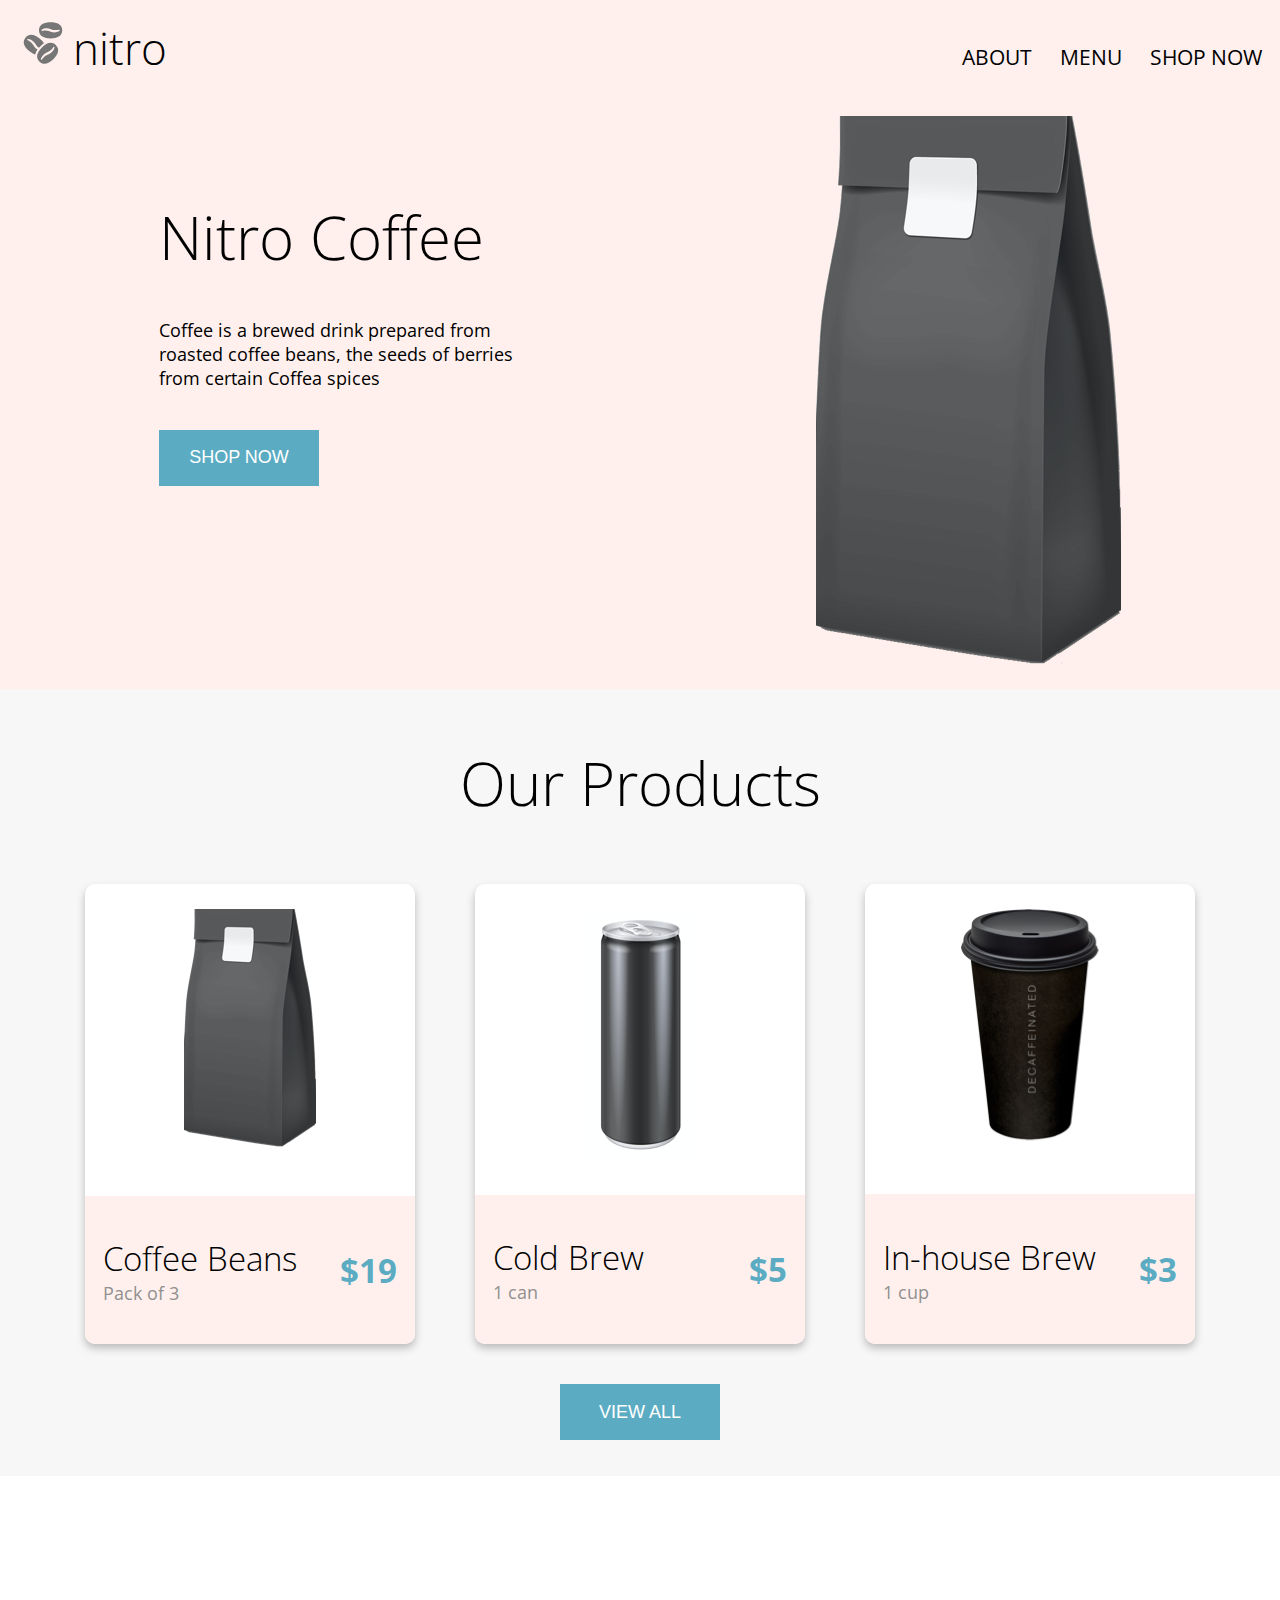
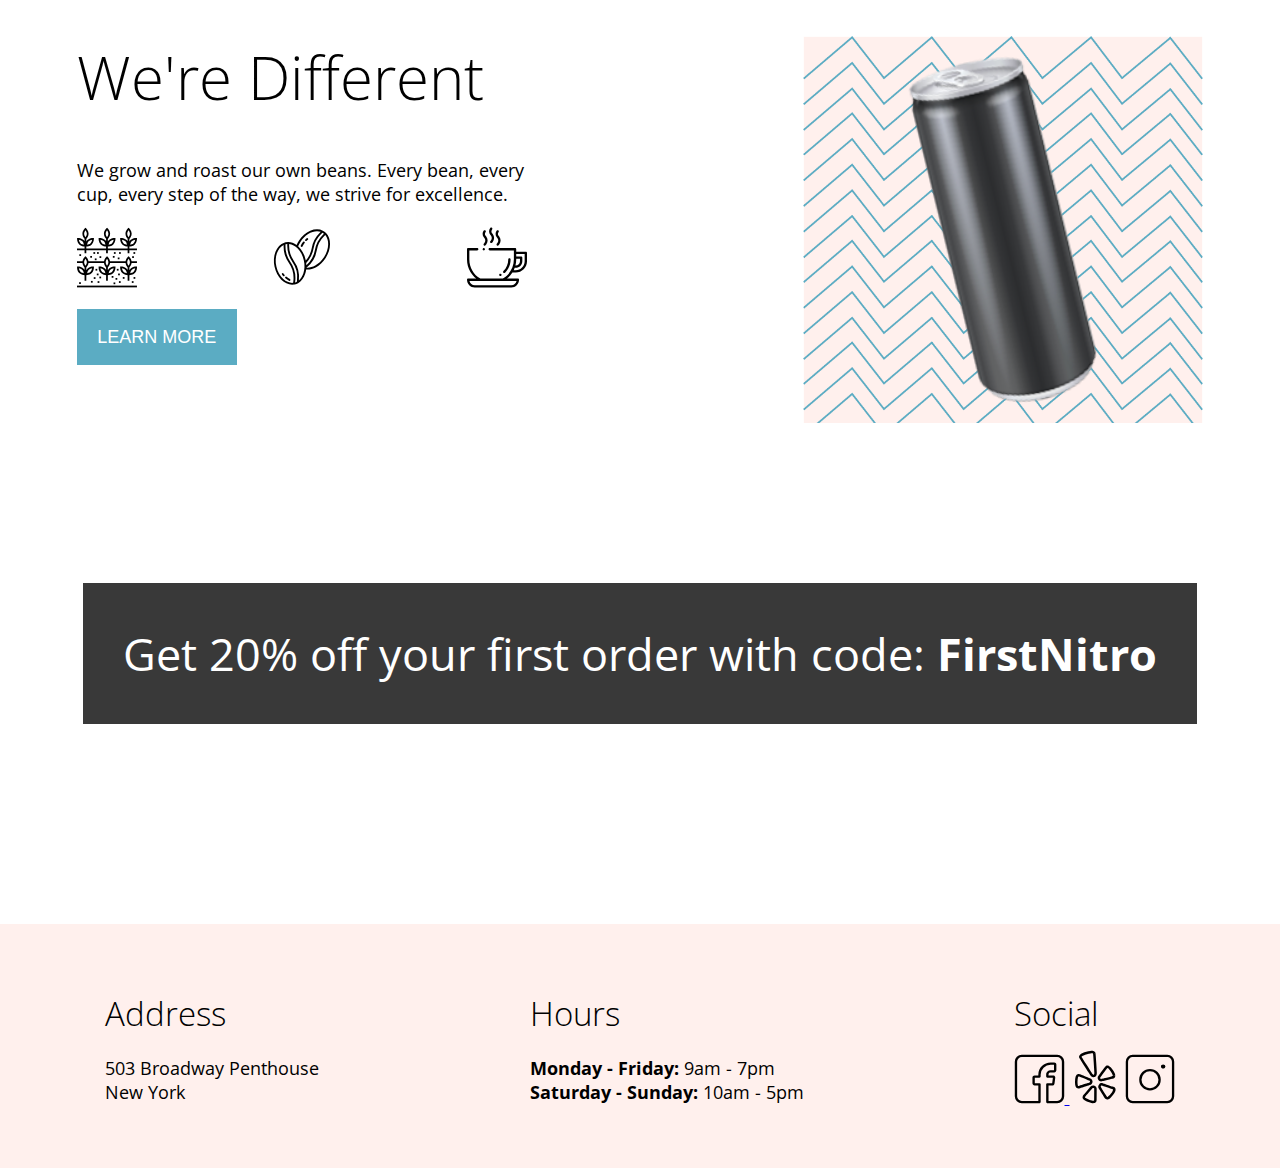
==== index.html @ 92b42d1f "Added Flexbox to Footer" ====
<!DOCTYPE html>
<html lang="en">
	<head>
		<meta charset="UTF-8" />
		<meta name="viewport" content="width=device-width, initial-scale=1.0" />
		<link href="https://fonts.googleapis.com/css2?family=Open+Sans:ital,wght@0,300;0,400;0,600;0,700;1,400&display=swap" rel="stylesheet" />
		<link rel="stylesheet" type="text/css" href="./css/global.css" />
		<link rel="stylesheet" type="text/css" href="./css/landing.css" />
		<title>Coffee Shop - Home</title>
	</head>
	<body>
		<header>
			<!-- Main Navigation -->
			<nav aria-label="primary" class="nav">
				<div class="nav__logo">
					<a href="./index.html">
						<img src="./assets/logos/logo.svg" alt="coffe bean logo" />
					</a>
					<a href="./index.html"><h2>nitro</h2></a>
				</div>
				<ul class="nav__links">
					<li>
						<a href="./index.html">about</a>
					</li>
					<li><a href="../pages/menu.html">menu</a></li>
					<li><a href="../pages/menu.html">shop now</a></li>
				</ul>
			</nav>
		</header>
		<main>
			<!-- Hero Section -->
			<section class="hero">
				<!-- Hero Content -->
				<div class="hero__content">
					<h1>Nitro Coffee</h1>
					<p>Coffee is a brewed drink prepared from roasted coffee beans, the seeds of berries from certain Coffea spices</p>
					<!-- Shop Now Button -->
					<a href="./pages/menu.html"><button class="hero__button">Shop Now</button></a>
				</div>
				<!-- Hero Image -->
				<img class=".hero__image" src="./assets/images/coffeebeans-hero.png" alt="coffee bag" />
			</section>
			<!-- Products Section -->
			<section class="products">
				<h2>Our Products</h2>
				<div class="products-card-container">
					<!-- Coffee Beans -->
					<article class="products-card">
						<div class="products-card__images">
							<img src="./assets/images/beans.png" alt="coffee beans" />
						</div>
						<!-- Coffee Beans Description - Qty -->
						<div class="products-card__description-qty">
							<ul>
								<li><h3>Coffee Beans</h3></li>
								<li class="products-card__description-qty--grey">Pack of 3</li>
							</ul>
							<!-- &#36; = $ -->
							<p class="products__price">&#36;19</p>
						</div>
					</article>
					<!-- Cold Brew -->
					<article class="products-card">
						<div class="products-card__images products-card__images--margin-bot">
							<img src="./assets/images/coldbrew.png" alt="cold brew" />
						</div>
						<!-- Cold Brew Description - Qty -->
						<div class="products-card__description-qty">
							<ul>
								<li><h3>Cold Brew</h3></li>
								<li class="products-card__description-qty--grey">1 can</li>
							</ul>
							<!-- &#36; = $ -->
							<p class="products__price">&#36;5</p>
						</div>
					</article>
					<!-- In-house brew -->
					<article class="products-card">
						<div class="products-card__images">
							<img src="./assets/images/coffee_cup.png" alt="in-house brew" />
						</div>
						<!-- In-house Description - Qty -->
						<div class="products-card__description-qty">
							<ul>
								<li><h3>In-house Brew</h3></li>
								<li class="products-card__description-qty--grey">1 cup</li>
							</ul>
							<!-- &#36; = $ -->
							<p class="products__price">&#36;3</p>
						</div>
					</article>
				</div>
				<!-- View All CTA -->
				<div>
					<a href="./pages/menu.html">
						<button class="products__button">View All</button>
					</a>
				</div>
			</section>
			<!-- Discount Section -->
			<section class="discount">
				<div class="discount-container">
					<!-- Discount Content -->
					<div class="discount__content">
						<h2>We're Different</h2>
						<p>We grow and roast our own beans. Every bean, every cup, every step of the way, we strive for excellence.</p>

						<!-- Discount Icons -->
						<div class="discount__icons">
							<img src="./assets/images/planting.svg" alt="plant" />
							<img src="./assets/images/coffee-beans.svg" alt="cocoa beans" />
							<img src="./assets/images/coffee-cup.svg" alt="Mug" />
						</div>
						<a href="./index.html"><button class="discount__button">Learn More</button></a>
					</div>
					<div class="discount__image">
						<img src="./assets/images/can.png" alt="Nitro Brew Can" />
					</div>
					<!-- Learn More CTA -->
				</div>
				<!-- Discount Banner -->
				<div class="discount__banner">
					<!-- &#37; = % -->
					<p>
						Get 20&#37; off your first order with code:
						<span class="font-bold">FirstNitro</span>
					</p>
				</div>
			</section>
		</main>
		<!-- Footer - Company Info -->
		<footer>
			<!-- Address of Business-->
			<address class="company-info">
				<h3>Address</h3>
				<span>
				<p>503 Broadway Penthouse</p>
				<p>New York</p>
				</span>
			</address>
			<!-- Hours of Operation-->
			<div class="company-info">
				<h3>Hours</h3>
				<span>
				<p><span class="font-bold">Monday - Friday:</span> 9am - 7pm</p>
				<p><span class="font-bold">Saturday - Sunday:</span> 10am - 5pm</p>
				</span>
			</div>
			<!-- Social -->
			<div class="company-info">
				<h3>Social</h3>
				<div class="company-info__social">
				<!-- Facebook -->
				<a href="https://www.facebook.com/">
					<img class="company-info__social" src="./assets/logos/facebook.svg" alt="facebook" />
				</a>
				<!-- Yelp -->
				<a href="https://www.yelp.com"> <img class="company-info__social" src="./assets/logos/yelp.svg" alt="yelp" /></a>
				<!-- Instagram -->
				<a href="https://www.instagram.com"><img class="company-info__social" src="./assets/logos/instagram.svg" alt="instagram" /> </a>
			</div>
		</footer>
	</body>
</html>
---- css/global.css ----
* {
	padding: 0px;
	margin: 0px;
	box-sizing: border-box;
}

/* Changes highlighted text background-color to Nitro Blue and font color to White */
::selection {
	background-color: #5bacc3;
	color: #fff;
}

/* Creates smooth scrolling effect. */
html {
	scroll-behavior: smooth;
}

body {
	font-family: "Open Sans";
	font-size: 1.125rem;
	font-weight: 400;
}

/* Headers Style for all pages */
h1,
h2 {
	font-size: 3.75rem;
	font-weight: 300;
}

/* H3 and Nav Heading */
:is(h3, .nav__heading) {
	font-size: 2.0625rem;
	font-weight: 300;
}

/* Nav and Sub Navigation */
.nav__links > li > a,
.nav__sub-nav > ul > li > a {
	font-size: 1.3125rem;
	font-weight: 400;
}

/* ---------------------------------------------------------------------- */

/* Main Navigation */
.nav {
	display: flex;
	justify-content: space-between;
	align-items: flex-end;
	padding: 1.1111rem;
}

.nav__logo > a > h2 {
	font-size: 2.75rem;
}

.nav__logo {
	display: flex;
	column-gap: 0.32rem;
}

/* Removes Link underline and changes link colours to black */
:is(.nav__logo, .nav__links) a {
	text-decoration: none;
	color: #000;
}

.nav__links {
	display: flex;
	justify-content: space-between;
	width: 18.75rem;
	list-style: none;
	text-transform: uppercase;
	margin-bottom: 0.44rem;
}

/* Nav and Sub Nav Hover State */
:is(.nav__links, .nav__sub-nav) a:hover {
	color: #5bacc3;
}

/* -------------------------------------------------------------------------- */
---- css/landing.css ----
/* Header, nav-hero and footer background color */
:is(header, .hero, footer) {
	background-color: #fff0ed;
}

/* Hero */
.hero {
	padding: 20px;
	text-align: center;
}

/* Hero Content */
.hero__content {
	display: inline-block;
	text-align: left;
	width: 30%;
	margin: 5rem 280px 10rem 0rem;
	vertical-align: top;
}

.hero__content > p {
	margin: 2.5rem 0rem;
}

/* Hero Image */
.hero__image {
	display: inline-block;
	margin-left: 20rem;
}

/* Products */
.products {
	display: flex;
	flex-direction: column;
	align-items: center;
	background-color: #f7f7f7;
	padding: 2.2222rem 0rem;
}

.products a {
	text-decoration: none;
}

.products > h2 {
	padding-top: 1.1111rem;
	margin-bottom: 60px;
}

.products-card-container {
	display: flex;
	flex-wrap: wrap;
	gap: 60px;
}

/* Products Card  */
.products-card {
	display: flex;
	flex-direction: column;
	justify-content: space-evenly;
	align-items: center;
	background: #fff;
	min-width: 20.63rem;
	max-width: 21.88rem;
	min-height: 27.5rem;
	max-height: 28.75rem;
	border-radius: 0.63rem;
	box-shadow: 0 0.2778rem 0.5rem -0.0556rem rgba(0, 0, 0, 0.25);
}

/* Product Images */
.products-card__images {
	min-height: 15rem;
	max-height: 34.38rem;
	margin-bottom: 1.25rem;
	padding-top: 1.56rem;
}

/* Adjusts height differential in middle card */
.products-card__images--margin-bot {
	margin-bottom: 0.31rem;
}

.products-card__images > img {
	object-fit: contain;
}

/* Price and Description Qty  */
.products-card__description-qty {
	display: flex;
	justify-content: space-between;
	align-items: center;
	background-color: #fff0ed;
	width: 100%;
	height: 9.38rem;
	border-bottom-right-radius: 0.63rem;
	border-bottom-left-radius: 0.63rem;
	margin-top: 30px;
	padding: 1.25rem 1.11rem;
}

.products-card__description-qty > ul {
	list-style: none;
}

/* Qty Modifier */
.products-card__description-qty--grey {
	color: #909090;
}

/* Product Cards - Pricing */
.products__price {
	font-size: 2.0625rem;
	font-weight: 700;
	color: #5bacc3;
}

/* Products Button */
.products__button {
	display: flex;
	justify-content: center;
	margin-top: 2.5rem;
}

/* Discount */
.discount {
	display: flex;
	flex-direction: column;
	align-items: center;
	padding-bottom: 12.5rem;
}

.discount-container {
	display: flex;
	justify-content: space-between;
	width: 88%;
	margin: 10rem 0rem;
}

/* Discount Content */
.discount__content {
	display: flex;
	flex-direction: column;
	width: 40%;
	row-gap: 1.25rem;
}

.discount__content > h2 {
	margin-bottom: 1.25rem;
}

/* Discount - Icons Container */
.discount__icons {
	display: flex;
	justify-content: space-between;
	height: 7vh;
}

/* Aligns all elements to icons since icons have width */
.discount__content :not(.discount__icons, .discount__button) {
	padding-left: 3.75rem;
	margin-left: -60px;
}

/* Discount Image Container */
.discount__image {
	display: flex;
	justify-content: center;
	background-image: url("../assets/images/discount_bg.png");
	background-size: cover;
	padding: 1.25rem;
	min-width: 25rem;
	max-width: 31.25rem;
	height: 43vh;
}

/* Discount Banner */
.discount__banner {
	background-color: #393939;
	max-width: 90%;
	color: #fff;
	text-align: center;
	padding: 40px;
	font-size: 2.8125rem;
}

/* Font-weight - Bold modifier */
.font-bold {
	font-weight: bold;
}

/* Buttons */
a :is(.hero__button, .products__button, .discount__button) {
	background-color: #5bacc3;
	color: #fff;
	min-width: 10rem;
	max-width: 80%;
	padding: 1.1111rem;
	font-size: 1.125rem;
	text-transform: uppercase;
	border: none;
	cursor: pointer;
}

/* Company Info */
footer {
	display: flex;
	justify-content: space-around;
	height: 15.28rem;
	padding-top: 4.17rem;
}

.company-info {
	display: flex;
	flex-direction: column;
	row-gap: 20px;
}

/* Changes font-style to normal while using <address> tag */
address {
	font-style: normal;
}

/* Social Media Images */
.company-info__social {
	margin-top: -3px;
}

:is(.discount__icons, .company-info) img {
	min-width: 3.13rem;
	max-width: 7.5rem;
}
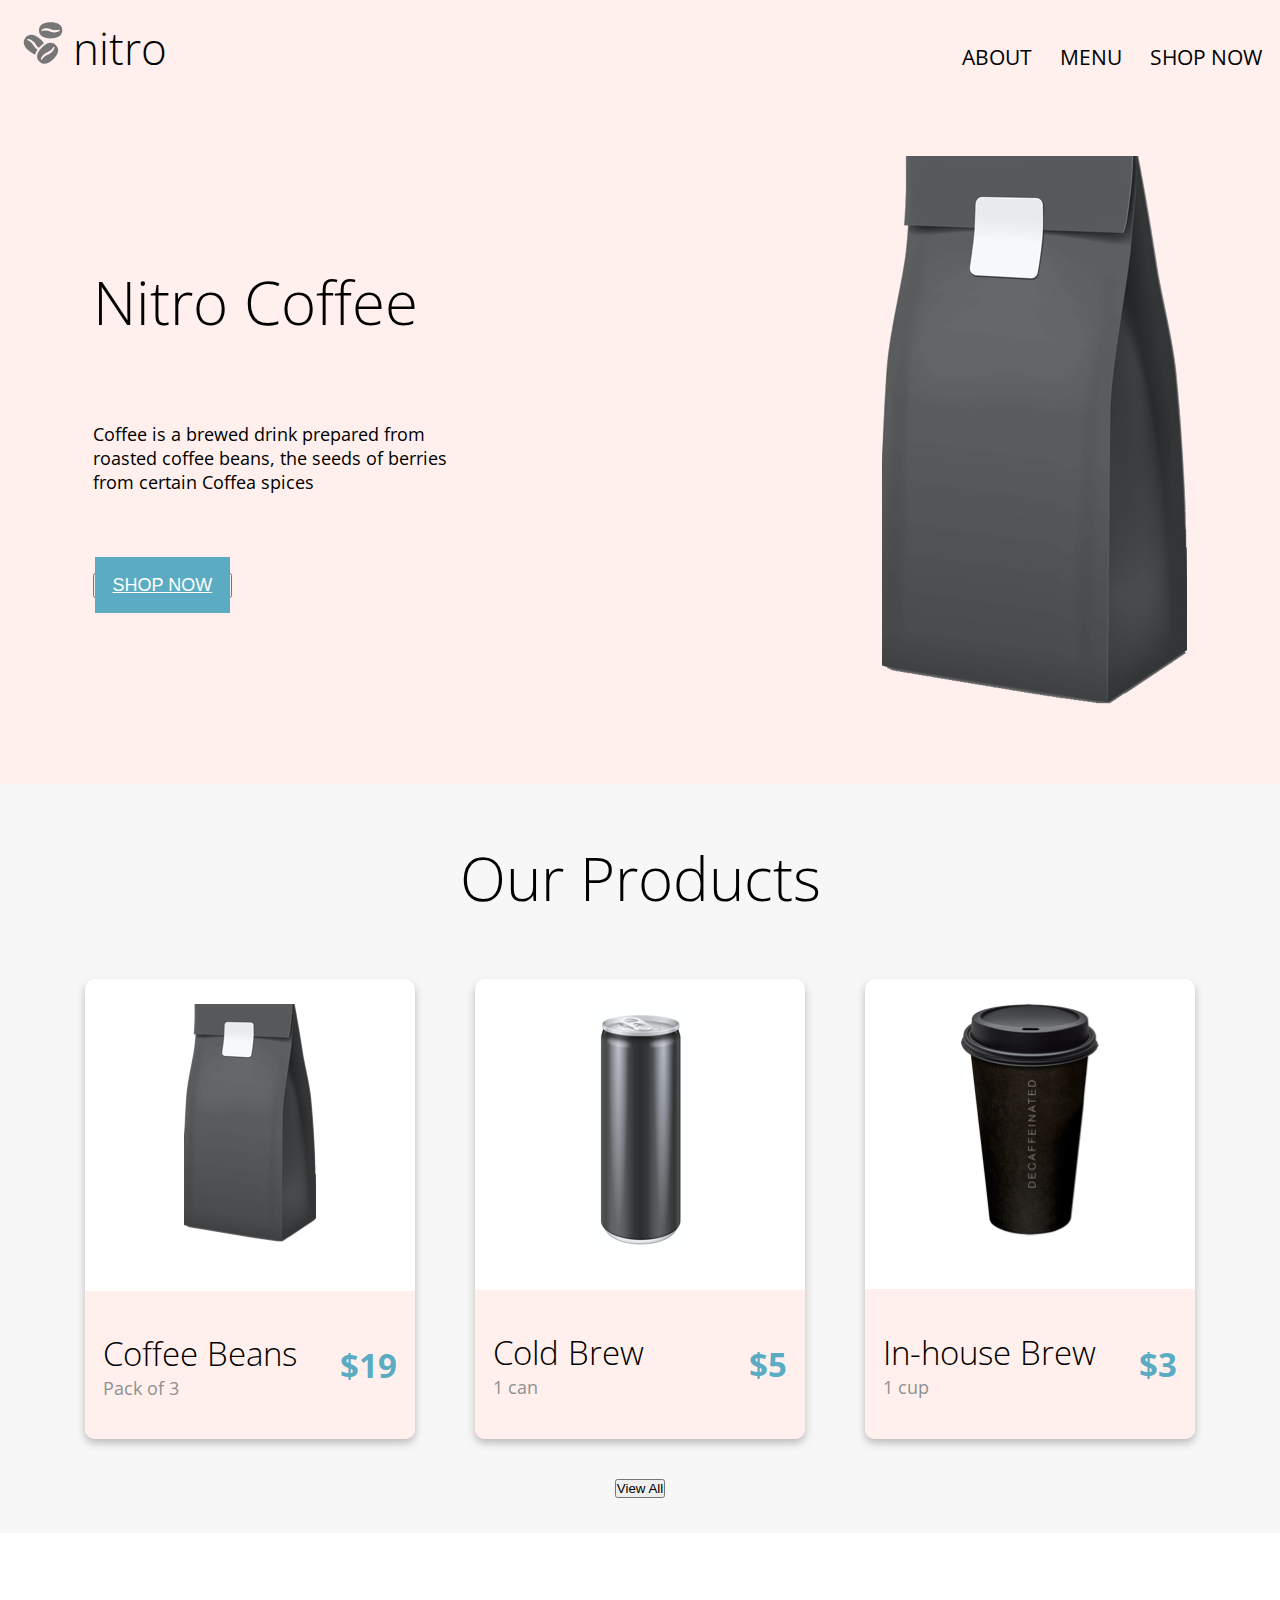
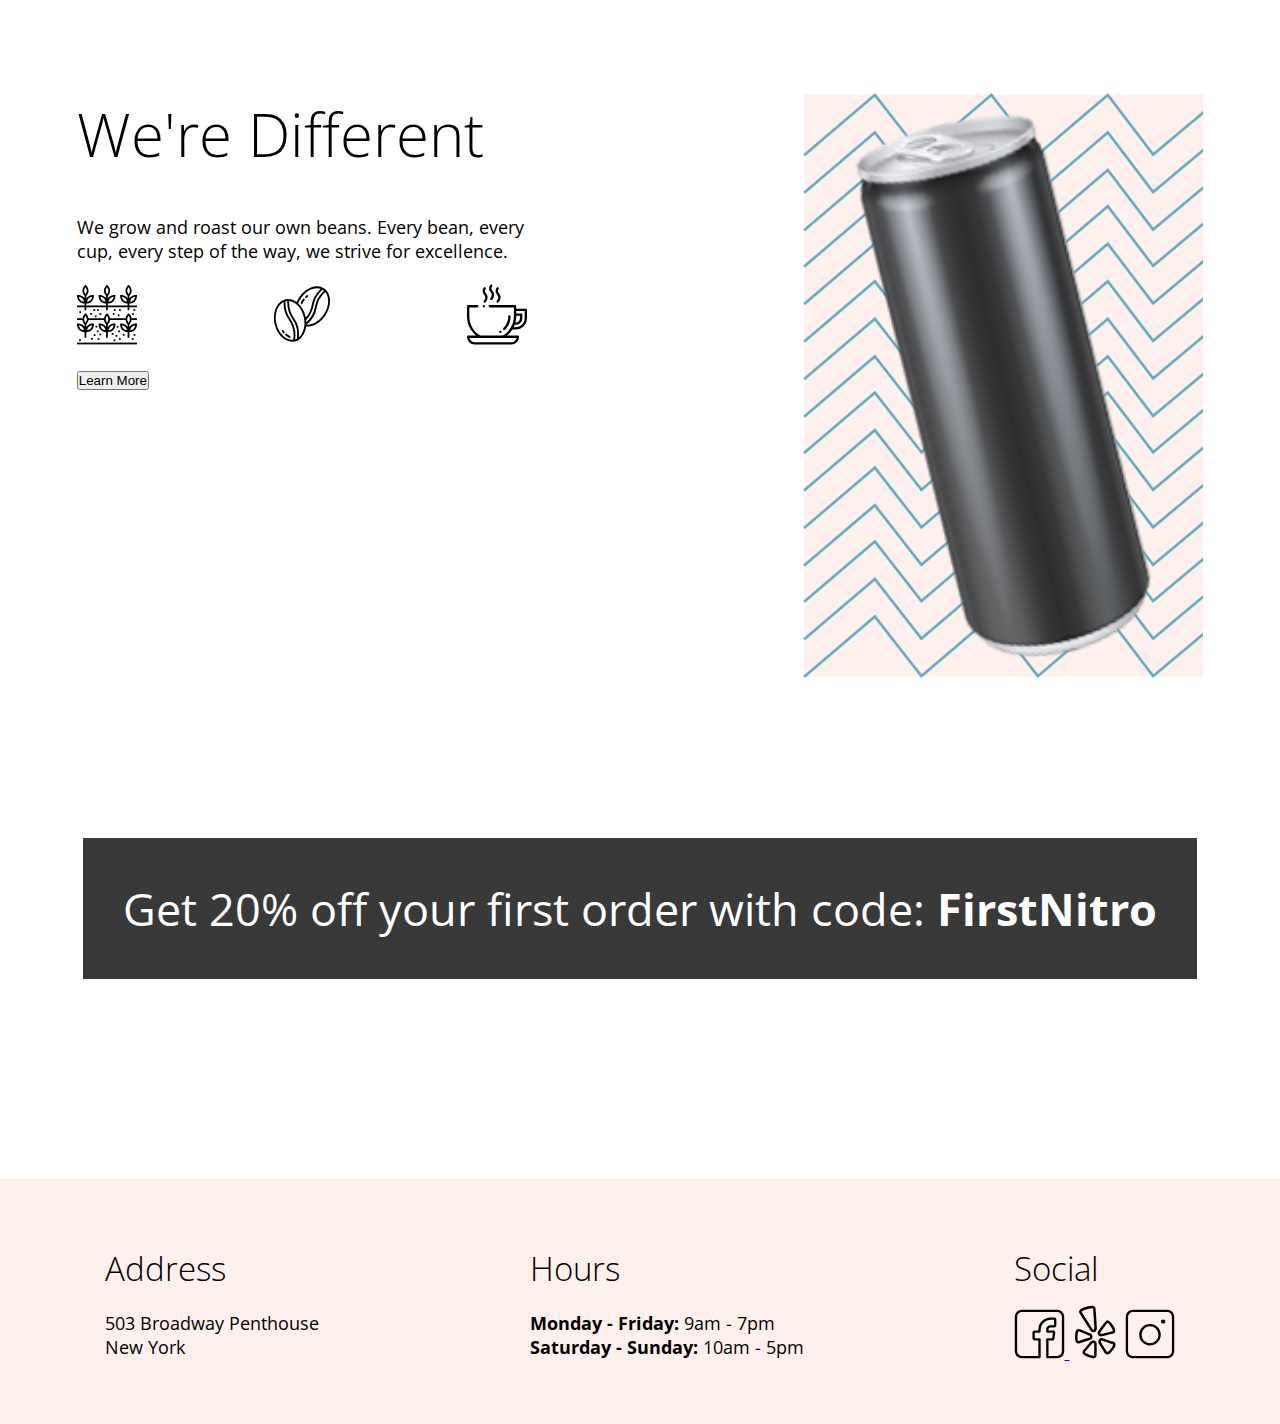
==== commit f10f0b22: "Every section is now using Flexbox" ====
--- a/index.html
+++ b/index.html
@@ -35,7 +35,7 @@
 					<h1>Nitro Coffee</h1>
 					<p>Coffee is a brewed drink prepared from roasted coffee beans, the seeds of berries from certain Coffea spices</p>
 					<!-- Shop Now Button -->
-					<a href="./pages/menu.html"><button class="hero__button">Shop Now</button></a>
+					<button class="hero__button"><a href="./pages/menu.html">Shop Now</a></button>
 				</div>
 				<!-- Hero Image -->
 				<img class=".hero__image" src="./assets/images/coffeebeans-hero.png" alt="coffee bag" />
@@ -134,30 +134,33 @@
 			<address class="company-info">
 				<h3>Address</h3>
 				<span>
-				<p>503 Broadway Penthouse</p>
-				<p>New York</p>
+					<p>503 Broadway Penthouse</p>
+					<p>New York</p>
 				</span>
 			</address>
 			<!-- Hours of Operation-->
 			<div class="company-info">
 				<h3>Hours</h3>
 				<span>
-				<p><span class="font-bold">Monday - Friday:</span> 9am - 7pm</p>
-				<p><span class="font-bold">Saturday - Sunday:</span> 10am - 5pm</p>
+					<p><span class="font-bold">Monday - Friday:</span> 9am - 7pm</p>
+					<p><span class="font-bold">Saturday - Sunday:</span> 10am - 5pm</p>
 				</span>
 			</div>
 			<!-- Social -->
 			<div class="company-info">
 				<h3>Social</h3>
 				<div class="company-info__social">
-				<!-- Facebook -->
-				<a href="https://www.facebook.com/">
-					<img class="company-info__social" src="./assets/logos/facebook.svg" alt="facebook" />
-				</a>
-				<!-- Yelp -->
-				<a href="https://www.yelp.com"> <img class="company-info__social" src="./assets/logos/yelp.svg" alt="yelp" /></a>
-				<!-- Instagram -->
-				<a href="https://www.instagram.com"><img class="company-info__social" src="./assets/logos/instagram.svg" alt="instagram" /> </a>
+					<!-- Facebook -->
+					<a href="https://www.facebook.com/">
+						<img class="company-info__social" src="./assets/logos/facebook.svg" alt="facebook" />
+					</a>
+					<!-- Yelp -->
+					<a href="https://www.yelp.com"> <img class="company-info__social" src="./assets/logos/yelp.svg" alt="yelp" /></a>
+					<!-- Instagram -->
+					<a href="https://www.instagram.com">
+						<img class="company-info__social" src="./assets/logos/instagram.svg" alt="instagram" />
+					</a>
+				</div>
 			</div>
 		</footer>
 	</body>
--- a/css/landing.css
+++ b/css/landing.css
@@ -5,21 +5,24 @@
 
 /* Hero */
 .hero {
-	padding: 20px;
-	text-align: center;
+	display: flex;
+	justify-content: space-around;
+	align-items: center;
+	flex-wrap: wrap;
+	column-gap: 12.5rem;
+	padding-top: 3.75rem;
+	padding-bottom: 5rem;
 }
 
 /* Hero Content */
 .hero__content {
-	display: inline-block;
-	text-align: left;
+	display: flex;
+	flex-direction: column;
+	justify-content: space-evenly;
+	align-items: flex-start;
+	height: 55vh;
 	width: 30%;
-	margin: 5rem 280px 10rem 0rem;
-	vertical-align: top;
-}
-
-.hero__content > p {
-	margin: 2.5rem 0rem;
+	margin-right: 20px;
 }
 
 /* Hero Image */
@@ -43,13 +46,13 @@
 
 .products > h2 {
 	padding-top: 1.1111rem;
-	margin-bottom: 60px;
+	margin-bottom: 3.75rem;
 }
 
 .products-card-container {
 	display: flex;
 	flex-wrap: wrap;
-	gap: 60px;
+	gap: 3.75rem;
 }
 
 /* Products Card  */
@@ -142,6 +145,7 @@
 	flex-direction: column;
 	width: 40%;
 	row-gap: 1.25rem;
+	margin-right: auto;
 }
 
 .discount__content > h2 {
@@ -170,7 +174,7 @@
 	padding: 1.25rem;
 	min-width: 25rem;
 	max-width: 31.25rem;
-	height: 43vh;
+	height: 65vh;
 }
 
 /* Discount Banner */
@@ -189,11 +193,11 @@
 }
 
 /* Buttons */
-a :is(.hero__button, .products__button, .discount__button) {
+:is(.hero__button, .products__button, .discount__button) > a {
 	background-color: #5bacc3;
 	color: #fff;
 	min-width: 10rem;
-	max-width: 80%;
+	/* max-width: 80%; */
 	padding: 1.1111rem;
 	font-size: 1.125rem;
 	text-transform: uppercase;
@@ -201,6 +205,10 @@
 	cursor: pointer;
 }
 
+:is(.discount__content, .hero__content) > a {
+	width: fit-content;
+}
+
 /* Company Info */
 footer {
 	display: flex;
@@ -224,7 +232,7 @@
 .company-info__social {
 	margin-top: -3px;
 }
-
+/* Social Media and Discount Images */
 :is(.discount__icons, .company-info) img {
 	min-width: 3.13rem;
 	max-width: 7.5rem;
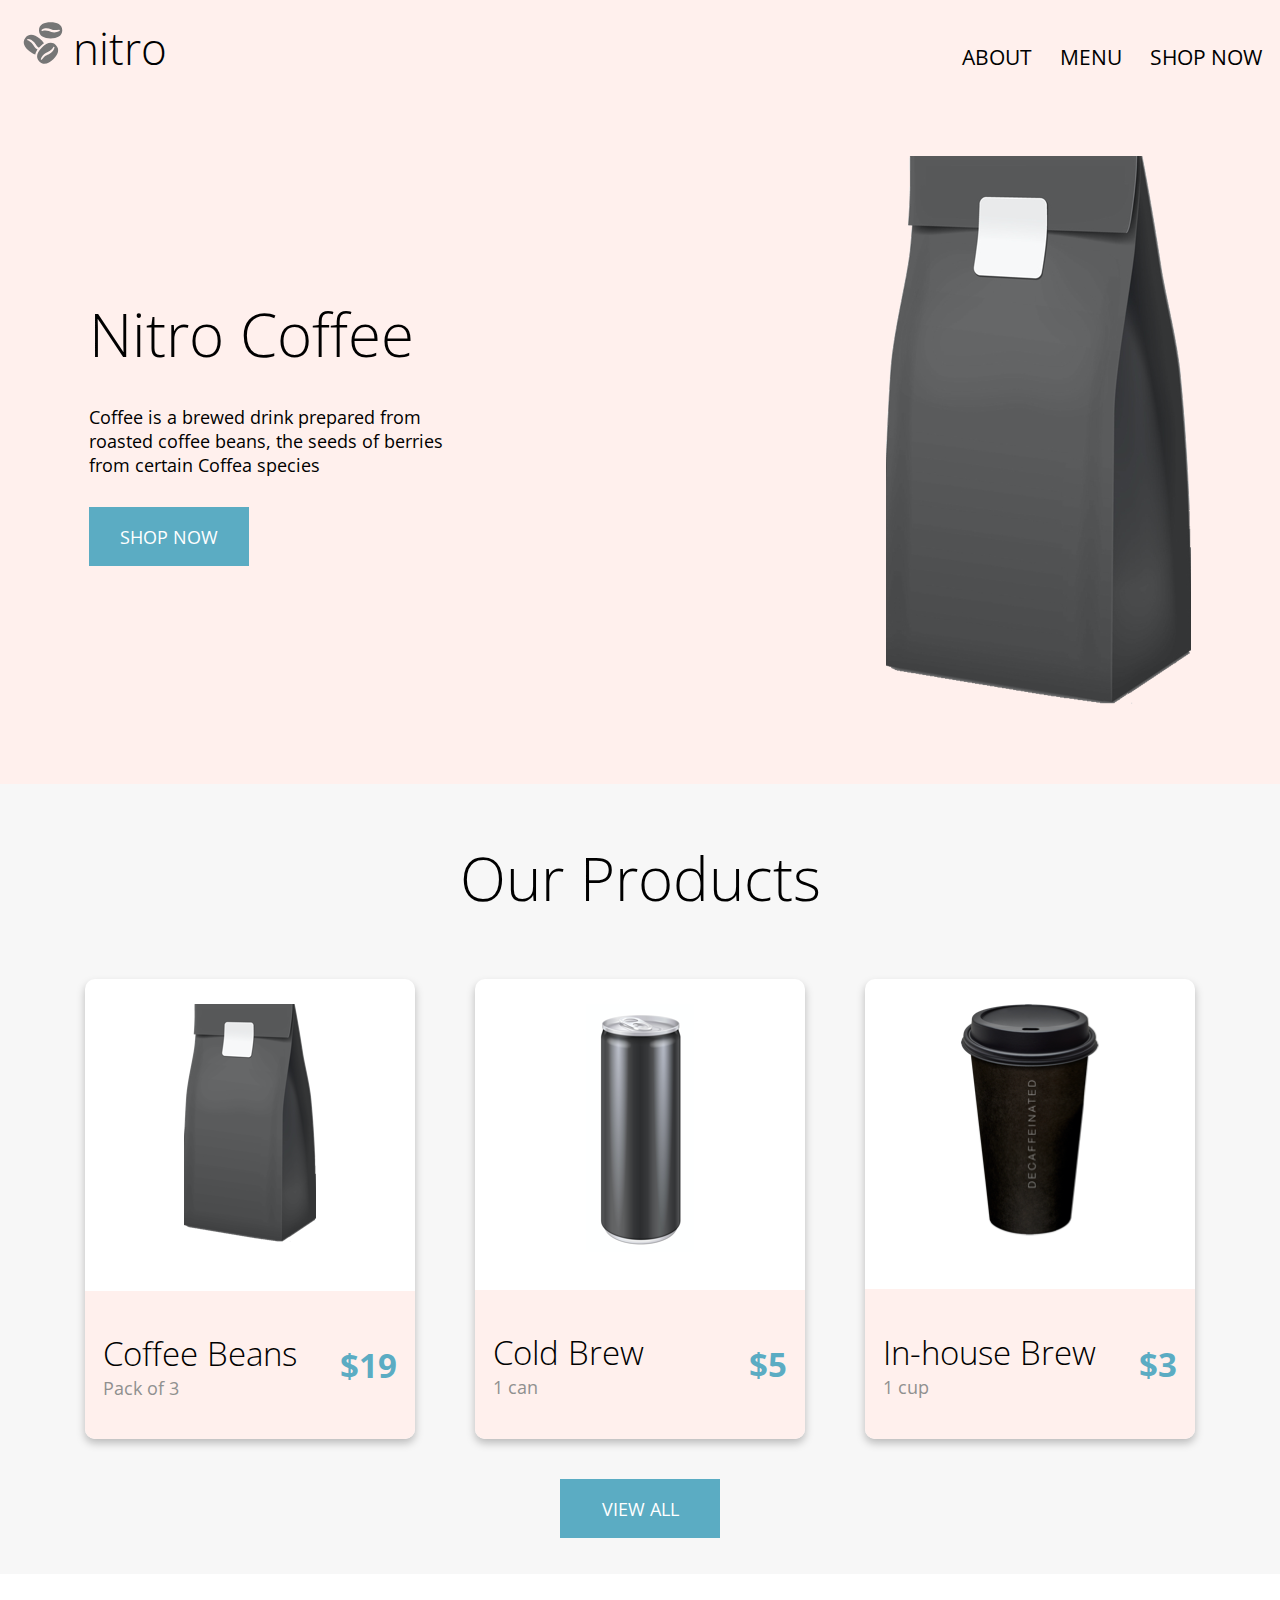
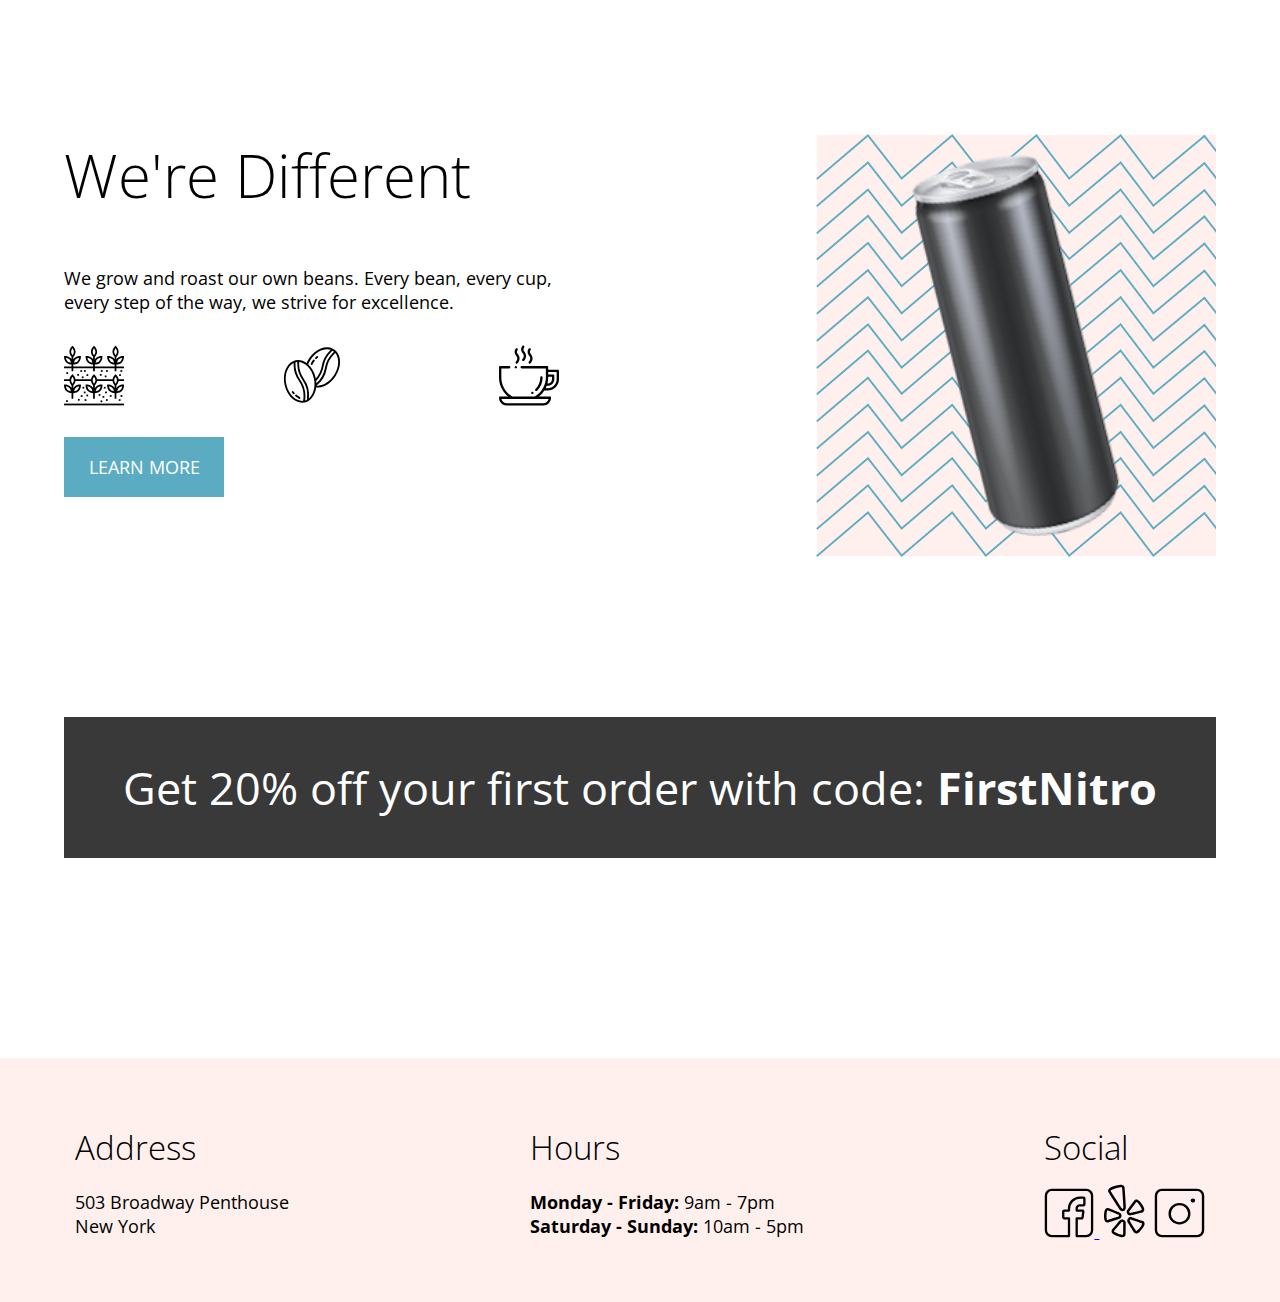
==== commit 7fd16b42: "Updated Landing Page to be responsive  at 1280px, 1440px and 1920px breakpoints" ====
--- a/index.html
+++ b/index.html
@@ -33,12 +33,12 @@
 				<!-- Hero Content -->
 				<div class="hero__content">
 					<h1>Nitro Coffee</h1>
-					<p>Coffee is a brewed drink prepared from roasted coffee beans, the seeds of berries from certain Coffea spices</p>
+					<p>Coffee is a brewed drink prepared from roasted coffee beans, the seeds of berries from certain Coffea species</p>
 					<!-- Shop Now Button -->
-					<button class="hero__button"><a href="./pages/menu.html">Shop Now</a></button>
+					<a href="./pages/menu.html" class="hero__button">Shop Now</a>
 				</div>
 				<!-- Hero Image -->
-				<img class=".hero__image" src="./assets/images/coffeebeans-hero.png" alt="coffee bag" />
+				<img src="./assets/images/coffeebeans-hero.png" alt="coffee bag" />
 			</section>
 			<!-- Products Section -->
 			<section class="products">
@@ -92,9 +92,7 @@
 				</div>
 				<!-- View All CTA -->
 				<div>
-					<a href="./pages/menu.html">
-						<button class="products__button">View All</button>
-					</a>
+					<a class="products__button" href="./pages/menu.html"> View All </a>
 				</div>
 			</section>
 			<!-- Discount Section -->
@@ -111,12 +109,11 @@
 							<img src="./assets/images/coffee-beans.svg" alt="cocoa beans" />
 							<img src="./assets/images/coffee-cup.svg" alt="Mug" />
 						</div>
-						<a href="./index.html"><button class="discount__button">Learn More</button></a>
+						<a class="discount__button" href="./index.html">Learn More</a>
 					</div>
 					<div class="discount__image">
 						<img src="./assets/images/can.png" alt="Nitro Brew Can" />
 					</div>
-					<!-- Learn More CTA -->
 				</div>
 				<!-- Discount Banner -->
 				<div class="discount__banner">
--- a/css/landing.css
+++ b/css/landing.css
@@ -6,10 +6,10 @@
 /* Hero */
 .hero {
 	display: flex;
-	justify-content: space-around;
+	justify-content: center;
 	align-items: center;
 	flex-wrap: wrap;
-	column-gap: 12.5rem;
+	column-gap: 300px;
 	padding-top: 3.75rem;
 	padding-bottom: 5rem;
 }
@@ -22,13 +22,10 @@
 	align-items: flex-start;
 	height: 55vh;
 	width: 30%;
-	margin-right: 20px;
-}
-
-/* Hero Image */
+}
+
 .hero__image {
-	display: inline-block;
-	margin-left: 20rem;
+	margin-right: 100px;
 }
 
 /* Products */
@@ -97,7 +94,7 @@
 	height: 9.38rem;
 	border-bottom-right-radius: 0.63rem;
 	border-bottom-left-radius: 0.63rem;
-	margin-top: 30px;
+	margin-top: 1.88rem;
 	padding: 1.25rem 1.11rem;
 }
 
@@ -135,7 +132,7 @@
 .discount-container {
 	display: flex;
 	justify-content: space-between;
-	width: 88%;
+	width: 90%;
 	margin: 10rem 0rem;
 }
 
@@ -144,7 +141,7 @@
 	display: flex;
 	flex-direction: column;
 	width: 40%;
-	row-gap: 1.25rem;
+	row-gap: 1.88rem;
 	margin-right: auto;
 }
 
@@ -174,13 +171,13 @@
 	padding: 1.25rem;
 	min-width: 25rem;
 	max-width: 31.25rem;
-	height: 65vh;
+	height: 47vh;
 }
 
 /* Discount Banner */
 .discount__banner {
 	background-color: #393939;
-	max-width: 90%;
+	width: 90%;
 	color: #fff;
 	text-align: center;
 	padding: 40px;
@@ -193,14 +190,16 @@
 }
 
 /* Buttons */
-:is(.hero__button, .products__button, .discount__button) > a {
+:is(.hero__button, .products__button, .discount__button) {
 	background-color: #5bacc3;
 	color: #fff;
 	min-width: 10rem;
-	/* max-width: 80%; */
+	appearance: button;
 	padding: 1.1111rem;
 	font-size: 1.125rem;
 	text-transform: uppercase;
+	text-align: center;
+	text-decoration: none;
 	border: none;
 	cursor: pointer;
 }
@@ -237,3 +236,53 @@
 	min-width: 3.13rem;
 	max-width: 7.5rem;
 }
+
+/* Media Query for screens larger than 1280px */
+@media (min-width: 80rem) and (max-width: 89.94rem) {
+	.hero {
+		column-gap: 25rem;
+	}
+
+	.hero__content {
+		justify-content: center;
+		width: 31%;
+		row-gap: 1.88rem;
+	}
+
+	.discount__content {
+		width: 43%;
+	}
+
+	footer {
+		column-gap: 7vw;
+	}
+}
+
+@media (min-width: 90rem) and (max-width: 124.94rem) {
+	.hero {
+		column-gap: 29rem;
+	}
+
+	.hero__content {
+		width: 25%;
+		row-gap: 1.88rem;
+		justify-content: center;
+	}
+
+	.discount__content {
+		width: 43%;
+	}
+
+	footer {
+		column-gap: 8vw;
+	}
+}
+
+@media (width > 119.94rem) {
+	.hero__content {
+		width: 20%;
+	}
+	.discount__content {
+		width: 37%;
+	}
+}
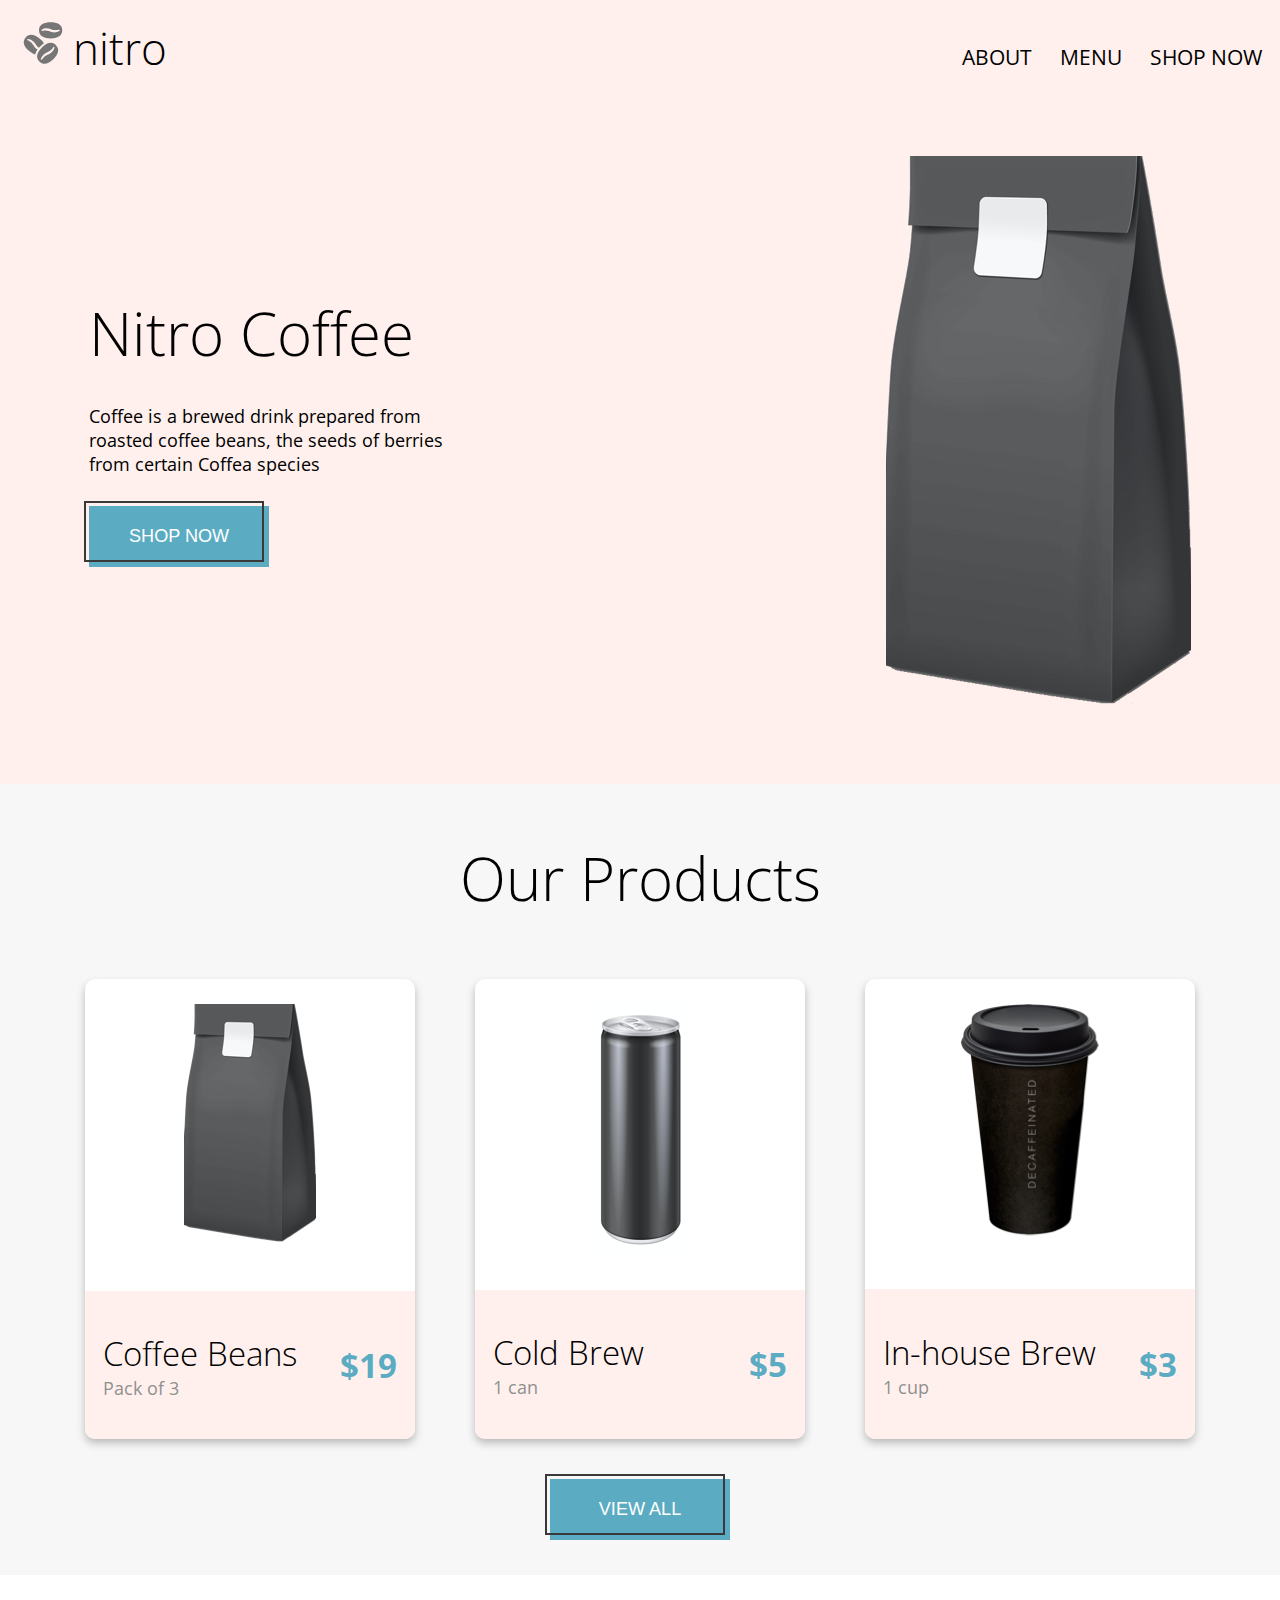
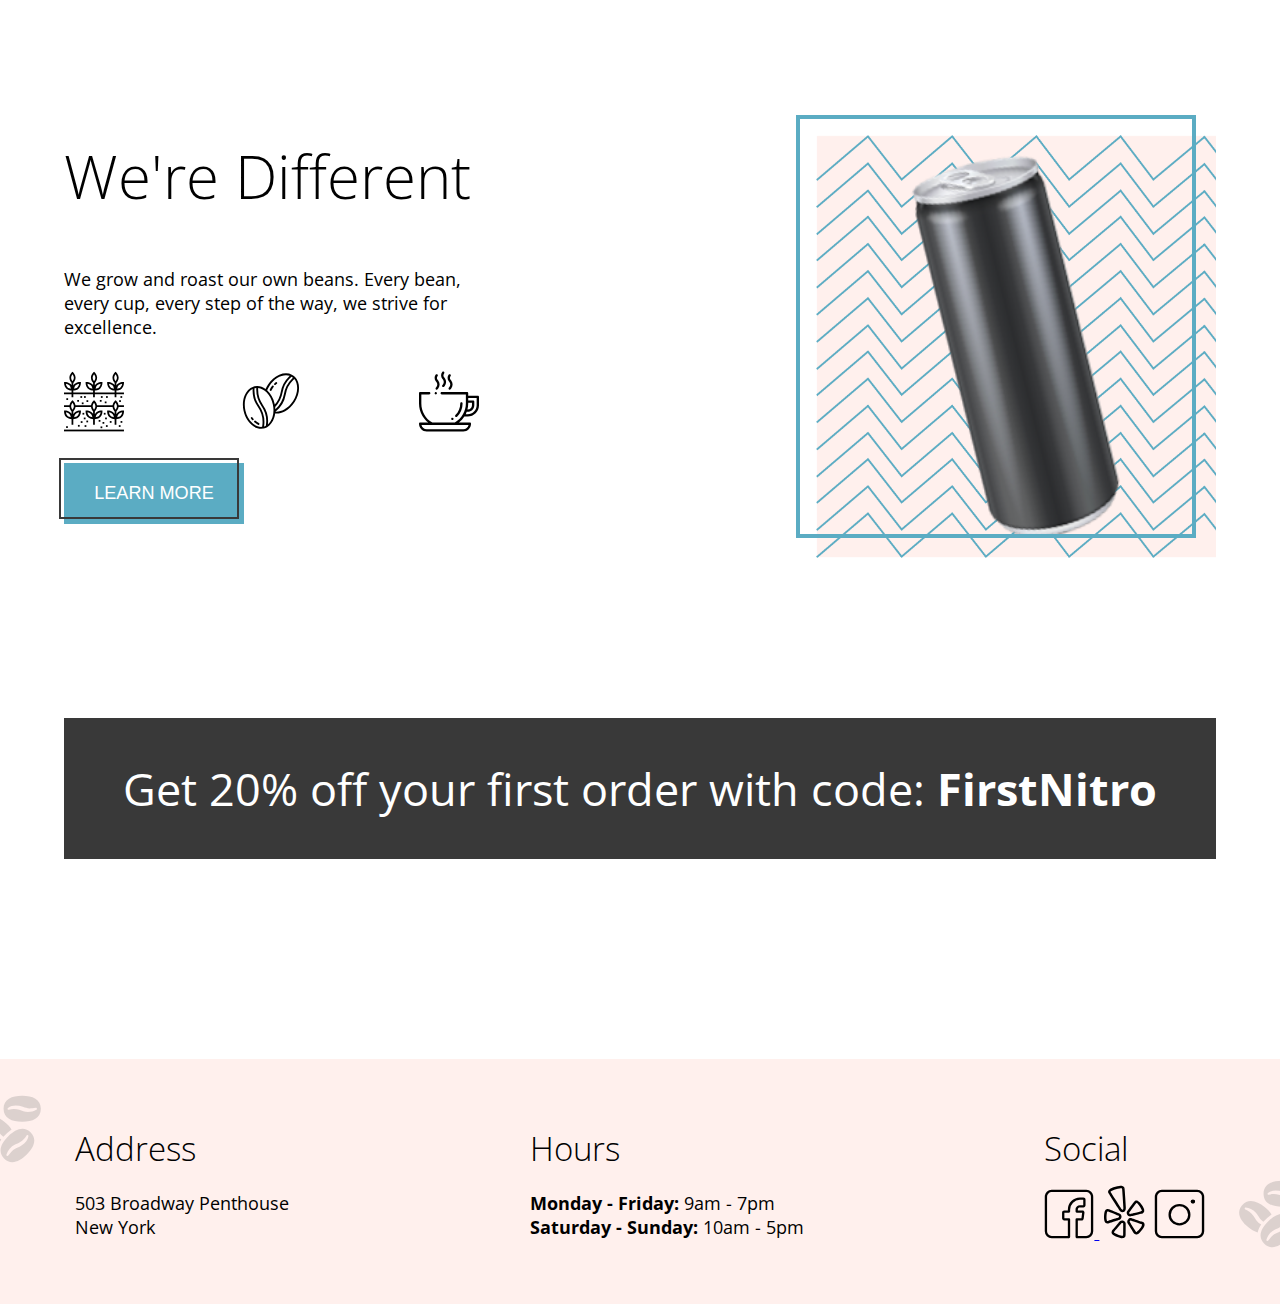
==== commit a3fdb3fc: "Added Borders around Heading on Menu and Added Borders around images and buttons on landing page" ====
--- a/index.html
+++ b/index.html
@@ -35,7 +35,11 @@
 					<h1>Nitro Coffee</h1>
 					<p>Coffee is a brewed drink prepared from roasted coffee beans, the seeds of berries from certain Coffea species</p>
 					<!-- Shop Now Button -->
-					<a href="./pages/menu.html" class="hero__button">Shop Now</a>
+					<button class="hero__button">
+						<!-- Shop Now Border -->
+						<div class="hero__button--border"></div>
+						<a href="./pages/menu.html">Shop Now</a>
+					</button>
 				</div>
 				<!-- Hero Image -->
 				<img src="./assets/images/coffeebeans-hero.png" alt="coffee bag" />
@@ -91,9 +95,11 @@
 					</article>
 				</div>
 				<!-- View All CTA -->
-				<div>
-					<a class="products__button" href="./pages/menu.html"> View All </a>
-				</div>
+				<button class="products__button">
+					<!-- View All Border -->
+					<div class="products__button--border"></div>
+					<a href="./pages/menu.html">View All</a>
+				</button>
 			</section>
 			<!-- Discount Section -->
 			<section class="discount">
@@ -109,9 +115,14 @@
 							<img src="./assets/images/coffee-beans.svg" alt="cocoa beans" />
 							<img src="./assets/images/coffee-cup.svg" alt="Mug" />
 						</div>
-						<a class="discount__button" href="./index.html">Learn More</a>
+						<button class="discount__button">
+							<!-- View All Border -->
+							<div class="discount__button--border"></div>
+							<a href="./pages/menu.html">Learn More</a>
+						</button>
 					</div>
 					<div class="discount__image">
+						<div class="discount__image--border"></div>
 						<img src="./assets/images/can.png" alt="Nitro Brew Can" />
 					</div>
 				</div>
@@ -127,6 +138,7 @@
 		</main>
 		<!-- Footer - Company Info -->
 		<footer>
+			<img class="footer__logo-image-address" src="./assets/logos/logo.svg" />
 			<!-- Address of Business-->
 			<address class="company-info">
 				<h3>Address</h3>
@@ -159,6 +171,7 @@
 					</a>
 				</div>
 			</div>
+			<img class="footer__logo-image-social" src="./assets/logos/logo.svg" />
 		</footer>
 	</body>
 </html>
--- a/css/landing.css
+++ b/css/landing.css
@@ -49,6 +49,7 @@
 .products-card-container {
 	display: flex;
 	flex-wrap: wrap;
+	position: relative;
 	gap: 3.75rem;
 }
 
@@ -114,13 +115,6 @@
 	color: #5bacc3;
 }
 
-/* Products Button */
-.products__button {
-	display: flex;
-	justify-content: center;
-	margin-top: 2.5rem;
-}
-
 /* Discount */
 .discount {
 	display: flex;
@@ -166,12 +160,23 @@
 .discount__image {
 	display: flex;
 	justify-content: center;
+	position: relative;
 	background-image: url("../assets/images/discount_bg.png");
 	background-size: cover;
 	padding: 1.25rem;
 	min-width: 25rem;
 	max-width: 31.25rem;
 	height: 47vh;
+}
+
+.discount__image--border {
+	position: absolute;
+	min-width: 25rem;
+	max-width: 31.25rem;
+	height: 47vh;
+	border: 0.31rem solid #5bacc3;
+	top: -20px;
+	right: 20px;
 }
 
 /* Discount Banner */
@@ -191,31 +196,68 @@
 
 /* Buttons */
 :is(.hero__button, .products__button, .discount__button) {
+	position: relative;
 	background-color: #5bacc3;
-	color: #fff;
-	min-width: 10rem;
-	appearance: button;
-	padding: 1.1111rem;
-	font-size: 1.125rem;
+	min-width: 11.25rem;
+	max-width: 20%;
+	padding: 1.25rem;
+	font-size: 1.13rem;
 	text-transform: uppercase;
 	text-align: center;
+	cursor: pointer;
+	border: none;
+}
+
+:is(.hero__button, .products__button, .discount__button) > a {
 	text-decoration: none;
-	border: none;
-	cursor: pointer;
-}
-
-:is(.discount__content, .hero__content) > a {
-	width: fit-content;
+	color: #fff;
+}
+
+/* Products Button */
+.products__button {
+	margin-top: 2.5rem;
+}
+
+:is(.hero__button--border, .products__button--border, .discount__button--border) {
+	position: absolute;
+	min-width: 11.25rem;
+	max-width: 20%;
+	height: 3.81rem;
+	padding: 1.25rem;
+	border: 2px solid #393939;
+	bottom: 5px;
+	right: 5px;
 }
 
 /* Company Info */
 footer {
 	display: flex;
 	justify-content: space-around;
+	position: relative;
 	height: 15.28rem;
 	padding-top: 4.17rem;
 }
 
+/* Footer Image Properties */
+:is(.footer__logo-image-address, .footer__logo-image-social) {
+	position: absolute;
+	min-width: 80px;
+	max-width: 120px;
+	opacity: 0.25;
+}
+
+/*  Footer Image - Address */
+.footer__logo-image-address {
+	top: 30px;
+	left: -30px;
+}
+
+.footer__logo-image-social {
+	bottom: 50px;
+	right: -30px;
+}
+
+/* Company Info Card */
 .company-info {
 	display: flex;
 	flex-direction: column;
@@ -250,7 +292,7 @@
 	}
 
 	.discount__content {
-		width: 43%;
+		width: 36%;
 	}
 
 	footer {
@@ -258,7 +300,7 @@
 	}
 }
 
-@media (min-width: 90rem) and (max-width: 124.94rem) {
+@media (min-width: 90rem) and (max-width: 119.94rem) {
 	.hero {
 		column-gap: 29rem;
 	}
@@ -269,20 +311,35 @@
 		justify-content: center;
 	}
 
+	:is(.discount-container, .discount__banner) {
+		width: 80%;
+	}
 	.discount__content {
-		width: 43%;
-	}
-
-	footer {
-		column-gap: 8vw;
-	}
-}
-
-@media (width > 119.94rem) {
+		width: 40%;
+	}
+}
+
+@media (min-width: 120rem) {
 	.hero__content {
 		width: 20%;
-	}
+		row-gap: 1.88rem;
+		justify-content: center;
+	}
+
+	:is(.discount-container, .discount__banner) {
+		width: 61%;
+	}
+
 	.discount__content {
-		width: 37%;
-	}
-}
+		width: 39%;
+	}
+
+	:is(.discount__image, .discount__image--border) {
+		height: 42vh;
+	}
+
+	footer {
+		justify-content: center;
+		column-gap: 13vw;
+	}
+}
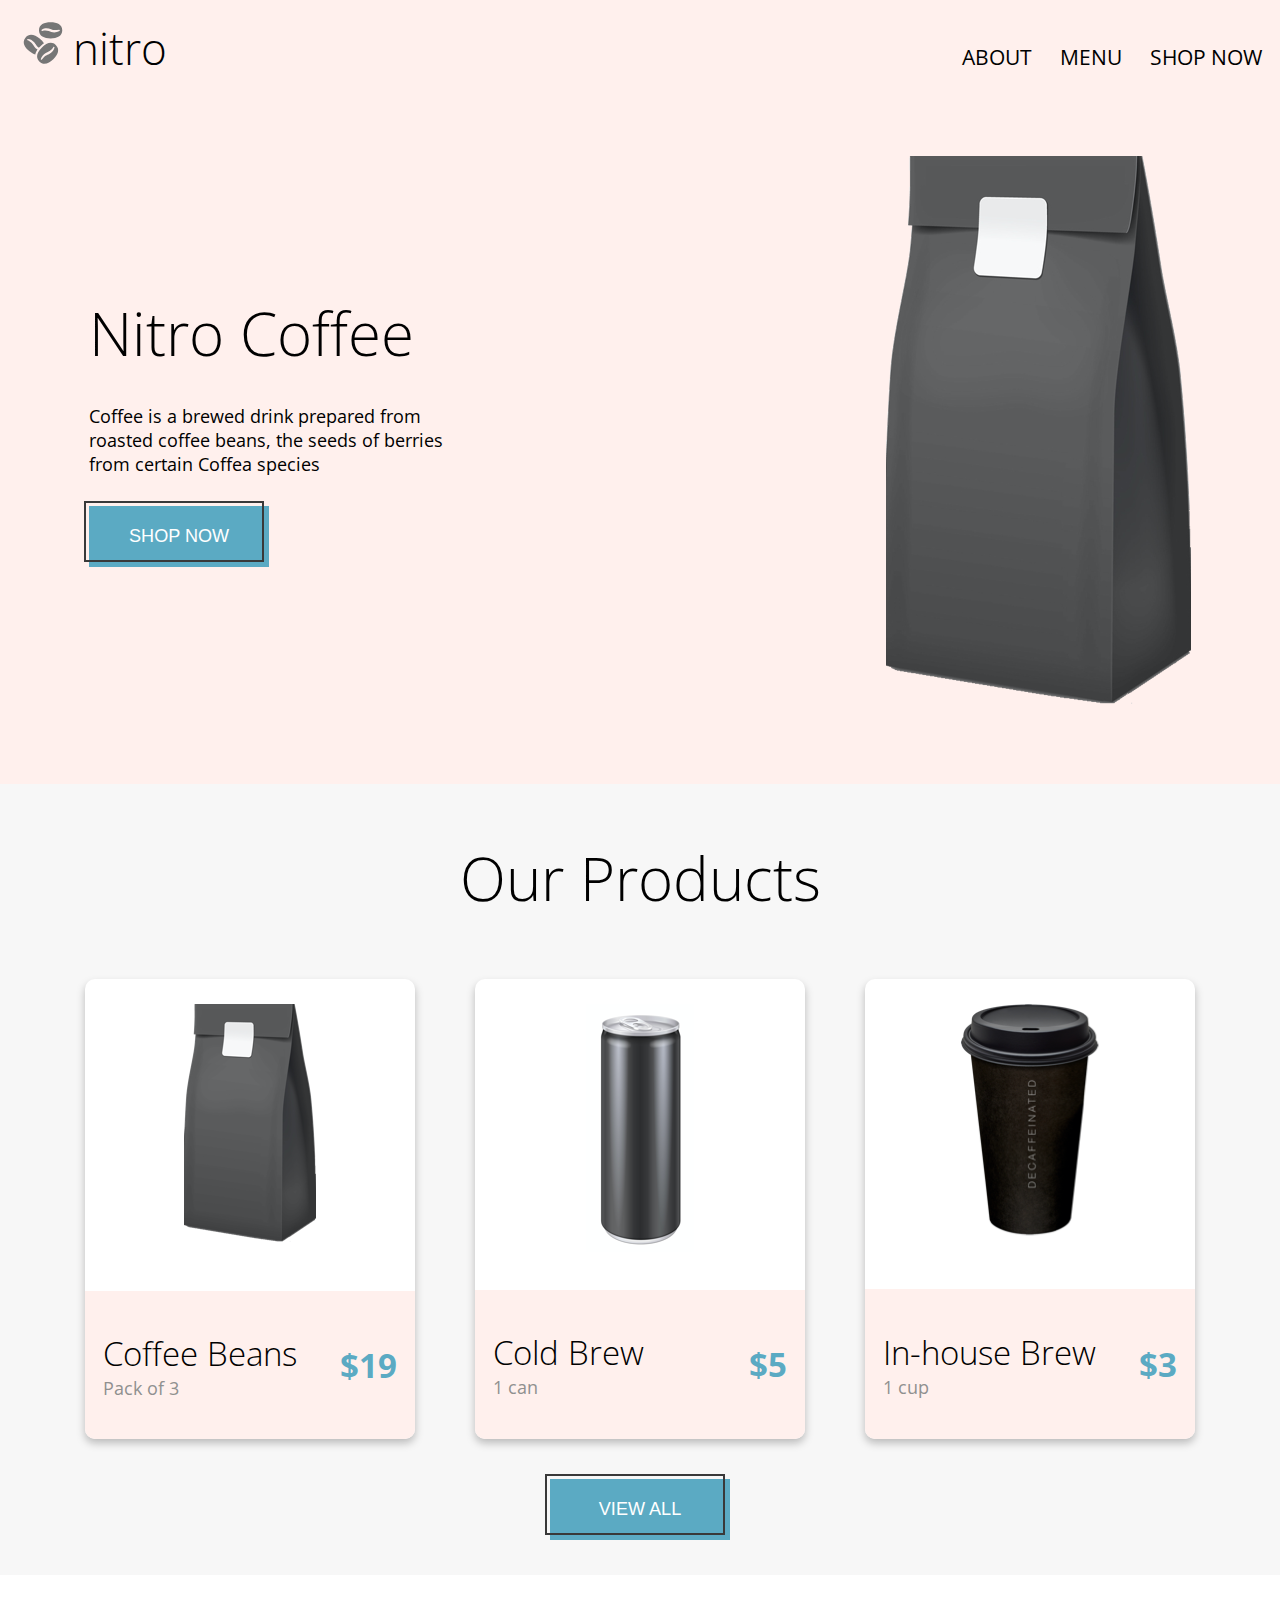
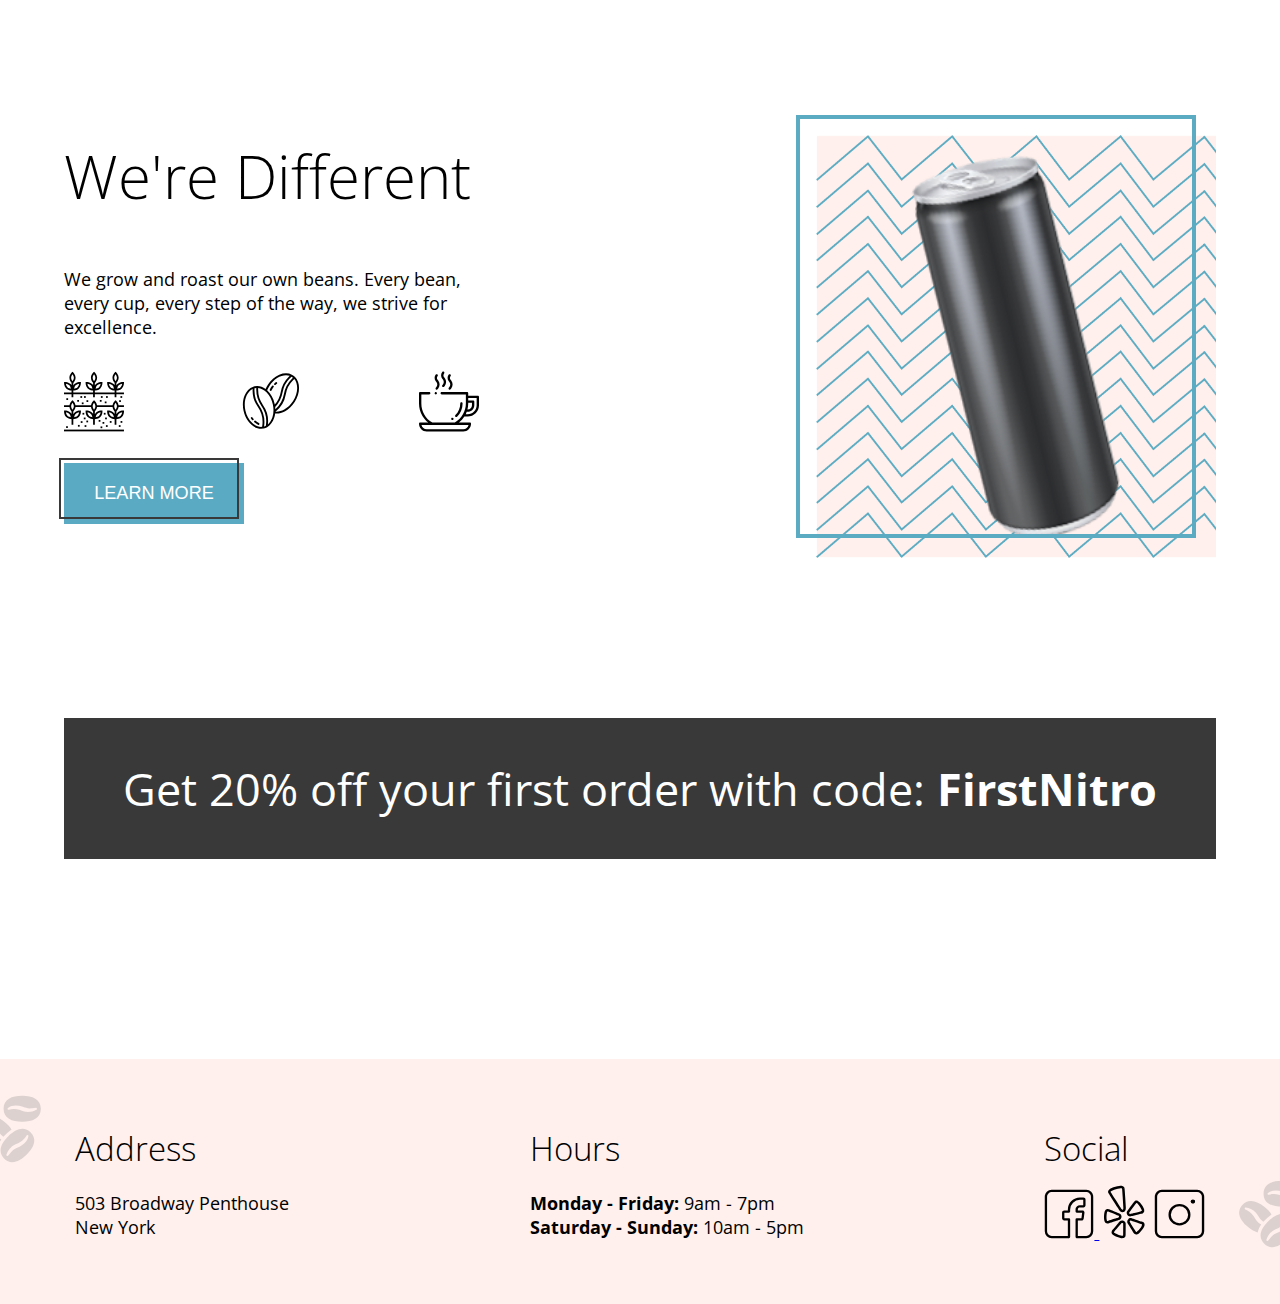
==== commit b778fa96: "Added SASS to Landing Page and Menu Page. Added Mixins" ====
--- a/index.html
+++ b/index.html
@@ -60,7 +60,7 @@
 								<li class="products-card__description-qty--grey">Pack of 3</li>
 							</ul>
 							<!-- &#36; = $ -->
-							<p class="products__price">&#36;19</p>
+							<p class="products-card__price">&#36;19</p>
 						</div>
 					</article>
 					<!-- Cold Brew -->
@@ -75,7 +75,7 @@
 								<li class="products-card__description-qty--grey">1 can</li>
 							</ul>
 							<!-- &#36; = $ -->
-							<p class="products__price">&#36;5</p>
+							<p class="products-card__price">&#36;5</p>
 						</div>
 					</article>
 					<!-- In-house brew -->
@@ -90,7 +90,7 @@
 								<li class="products-card__description-qty--grey">1 cup</li>
 							</ul>
 							<!-- &#36; = $ -->
-							<p class="products__price">&#36;3</p>
+							<p class="products-card__price">&#36;3</p>
 						</div>
 					</article>
 				</div>
@@ -108,7 +108,6 @@
 					<div class="discount__content">
 						<h2>We're Different</h2>
 						<p>We grow and roast our own beans. Every bean, every cup, every step of the way, we strive for excellence.</p>
-
 						<!-- Discount Icons -->
 						<div class="discount__icons">
 							<img src="./assets/images/planting.svg" alt="plant" />
@@ -137,7 +136,7 @@
 			</section>
 		</main>
 		<!-- Footer - Company Info -->
-		<footer>
+		<footer class="footer">
 			<img class="footer__logo-image-address" src="./assets/logos/logo.svg" />
 			<!-- Address of Business-->
 			<address class="company-info">
--- a/css/global.css
+++ b/css/global.css
@@ -1,83 +1,87 @@
 * {
-	padding: 0px;
-	margin: 0px;
-	box-sizing: border-box;
+  padding: 0px;
+  margin: 0px;
+  box-sizing: border-box;
 }
 
 /* Changes highlighted text background-color to Nitro Blue and font color to White */
+::-moz-selection {
+  background-color: #5bacc3;
+  color: #fff;
+}
 ::selection {
-	background-color: #5bacc3;
-	color: #fff;
+  background-color: #5bacc3;
+  color: #fff;
 }
 
 /* Creates smooth scrolling effect. */
 html {
-	scroll-behavior: smooth;
+  scroll-behavior: smooth;
 }
 
 body {
-	font-family: "Open Sans";
-	font-size: 1.125rem;
-	font-weight: 400;
+  font-family: "Open Sans";
+  font-size: 1.125rem;
+  font-weight: 400;
 }
 
 /* Headers Style for all pages */
 h1,
 h2 {
-	font-size: 3.75rem;
-	font-weight: 300;
+  font-size: 3.75rem;
+  font-weight: 300;
 }
 
 /* H3 and Nav Heading */
 :is(h3, .nav__heading) {
-	font-size: 2.0625rem;
-	font-weight: 300;
+  font-size: 2.0625rem;
+  font-weight: 300;
 }
 
 /* Nav and Sub Navigation */
 .nav__links > li > a,
 .nav__sub-nav > ul > li > a {
-	font-size: 1.3125rem;
-	font-weight: 400;
+  font-size: 1.3125rem;
+  font-weight: 400;
 }
 
 /* ---------------------------------------------------------------------- */
-
 /* Main Navigation */
 .nav {
-	display: flex;
-	justify-content: space-between;
-	align-items: flex-end;
-	padding: 1.1111rem;
+  display: flex;
+  justify-content: space-between;
+  align-items: flex-end;
+  padding: 1.1111rem;
 }
 
 .nav__logo > a > h2 {
-	font-size: 2.75rem;
+  font-size: 2.75rem;
 }
 
 .nav__logo {
-	display: flex;
-	column-gap: 0.32rem;
+  display: flex;
+  -moz-column-gap: 0.32rem;
+       column-gap: 0.32rem;
 }
 
 /* Removes Link underline and changes link colours to black */
 :is(.nav__logo, .nav__links) a {
-	text-decoration: none;
-	color: #000;
+  text-decoration: none;
+  color: #000;
 }
 
 .nav__links {
-	display: flex;
-	justify-content: space-between;
-	width: 18.75rem;
-	list-style: none;
-	text-transform: uppercase;
-	margin-bottom: 0.44rem;
+  display: flex;
+  justify-content: space-between;
+  width: 18.75rem;
+  list-style: none;
+  text-transform: uppercase;
+  margin-bottom: 0.44rem;
 }
 
 /* Nav and Sub Nav Hover State */
 :is(.nav__links, .nav__sub-nav) a:hover {
-	color: #5bacc3;
+  color: #5bacc3;
 }
 
-/* -------------------------------------------------------------------------- */
+/* -------------------------------------------------------------------------- *//*# sourceMappingURL=global.css.map */--- a/css/landing.css
+++ b/css/landing.css
@@ -1,345 +1,410 @@
+* {
+  padding: 0px;
+  margin: 0px;
+  box-sizing: border-box;
+}
+
+/* Changes highlighted text background-color to Nitro Blue and font color to White */
+::-moz-selection {
+  background-color: #5bacc3;
+  color: #fff;
+}
+::selection {
+  background-color: #5bacc3;
+  color: #fff;
+}
+
+/* Creates smooth scrolling effect. */
+html {
+  scroll-behavior: smooth;
+}
+
+body {
+  font-family: "Open Sans";
+  font-size: 1.125rem;
+  font-weight: 400;
+}
+
+/* Headers Style for all pages */
+h1,
+h2 {
+  font-size: 3.75rem;
+  font-weight: 300;
+}
+
+/* H3 and Nav Heading */
+:is(h3, .nav__heading) {
+  font-size: 2.0625rem;
+  font-weight: 300;
+}
+
+/* Nav and Sub Navigation */
+.nav__links > li > a,
+.nav__sub-nav > ul > li > a {
+  font-size: 1.3125rem;
+  font-weight: 400;
+}
+
+/* ---------------------------------------------------------------------- */
+/* Main Navigation */
+.nav {
+  display: flex;
+  justify-content: space-between;
+  align-items: flex-end;
+  padding: 1.1111rem;
+}
+
+.nav__logo > a > h2 {
+  font-size: 2.75rem;
+}
+
+.nav__logo {
+  display: flex;
+  -moz-column-gap: 0.32rem;
+       column-gap: 0.32rem;
+}
+
+/* Removes Link underline and changes link colours to black */
+:is(.nav__logo, .nav__links) a {
+  text-decoration: none;
+  color: #000;
+}
+
+.nav__links {
+  display: flex;
+  justify-content: space-between;
+  width: 18.75rem;
+  list-style: none;
+  text-transform: uppercase;
+  margin-bottom: 0.44rem;
+}
+
+/* Nav and Sub Nav Hover State */
+:is(.nav__links, .nav__sub-nav) a:hover {
+  color: #5bacc3;
+}
+
+/* -------------------------------------------------------------------------- */
 /* Header, nav-hero and footer background color */
 :is(header, .hero, footer) {
-	background-color: #fff0ed;
+  background-color: #fff0ed;
 }
 
 /* Hero */
 .hero {
-	display: flex;
-	justify-content: center;
-	align-items: center;
-	flex-wrap: wrap;
-	column-gap: 300px;
-	padding-top: 3.75rem;
-	padding-bottom: 5rem;
+  display: flex;
+  justify-content: center;
+  align-items: center;
+  flex-wrap: wrap;
+  -moz-column-gap: 18.75rem;
+       column-gap: 18.75rem;
+  padding-top: 3.75rem;
+  padding-bottom: 5rem;
 }
 
 /* Hero Content */
 .hero__content {
-	display: flex;
-	flex-direction: column;
-	justify-content: space-evenly;
-	align-items: flex-start;
-	height: 55vh;
-	width: 30%;
+  display: flex;
+  flex-direction: column;
+  justify-content: space-evenly;
+  align-items: flex-start;
+  height: 55vh;
+  width: 30%;
 }
 
 .hero__image {
-	margin-right: 100px;
+  margin-right: 100px;
 }
 
 /* Products */
 .products {
-	display: flex;
-	flex-direction: column;
-	align-items: center;
-	background-color: #f7f7f7;
-	padding: 2.2222rem 0rem;
+  display: flex;
+  flex-direction: column;
+  align-items: center;
+  background-color: #f7f7f7;
+  padding: 2.2222rem 0rem;
 }
 
 .products a {
-	text-decoration: none;
+  text-decoration: none;
 }
 
 .products > h2 {
-	padding-top: 1.1111rem;
-	margin-bottom: 3.75rem;
+  padding-top: 1.1111rem;
+  margin-bottom: 3.75rem;
 }
 
 .products-card-container {
-	display: flex;
-	flex-wrap: wrap;
-	position: relative;
-	gap: 3.75rem;
+  display: flex;
+  flex-wrap: wrap;
+  position: relative;
+  gap: 3.75rem;
 }
 
 /* Products Card  */
 .products-card {
-	display: flex;
-	flex-direction: column;
-	justify-content: space-evenly;
-	align-items: center;
-	background: #fff;
-	min-width: 20.63rem;
-	max-width: 21.88rem;
-	min-height: 27.5rem;
-	max-height: 28.75rem;
-	border-radius: 0.63rem;
-	box-shadow: 0 0.2778rem 0.5rem -0.0556rem rgba(0, 0, 0, 0.25);
-}
-
-/* Product Images */
+  display: flex;
+  flex-direction: column;
+  justify-content: space-evenly;
+  align-items: center;
+  background: #fff;
+  min-width: 20.63rem;
+  max-width: 21.88rem;
+  min-height: 27.5rem;
+  max-height: 28.75rem;
+  border-radius: 0.63rem;
+  box-shadow: 0 0.2778rem 0.5rem -0.0556rem rgba(0, 0, 0, 0.25);
+  /* Product Images */
+  /* Adjusts height differential in middle card */
+  /* Price and Description Qty  */
+  /* Qty Modifier */
+  /* Product Cards - Pricing */
+}
 .products-card__images {
-	min-height: 15rem;
-	max-height: 34.38rem;
-	margin-bottom: 1.25rem;
-	padding-top: 1.56rem;
-}
-
-/* Adjusts height differential in middle card */
+  min-height: 15rem;
+  max-height: 34.38rem;
+  margin-bottom: 1.25rem;
+  padding-top: 1.56rem;
+}
 .products-card__images--margin-bot {
-	margin-bottom: 0.31rem;
-}
-
+  margin-bottom: 0.31rem;
+}
 .products-card__images > img {
-	object-fit: contain;
-}
-
-/* Price and Description Qty  */
+  -o-object-fit: contain;
+     object-fit: contain;
+}
 .products-card__description-qty {
-	display: flex;
-	justify-content: space-between;
-	align-items: center;
-	background-color: #fff0ed;
-	width: 100%;
-	height: 9.38rem;
-	border-bottom-right-radius: 0.63rem;
-	border-bottom-left-radius: 0.63rem;
-	margin-top: 1.88rem;
-	padding: 1.25rem 1.11rem;
-}
-
+  display: flex;
+  justify-content: space-between;
+  align-items: center;
+  background-color: #fff0ed;
+  width: 100%;
+  height: 9.38rem;
+  border-bottom-right-radius: 0.63rem;
+  border-bottom-left-radius: 0.63rem;
+  margin-top: 1.88rem;
+  padding: 1.25rem 1.11rem;
+}
 .products-card__description-qty > ul {
-	list-style: none;
-}
-
-/* Qty Modifier */
+  list-style: none;
+}
 .products-card__description-qty--grey {
-	color: #909090;
-}
-
-/* Product Cards - Pricing */
-.products__price {
-	font-size: 2.0625rem;
-	font-weight: 700;
-	color: #5bacc3;
+  color: #909090;
+}
+.products-card__price {
+  font-size: 2.0625rem;
+  font-weight: 700;
+  color: #5baac3;
 }
 
 /* Discount */
 .discount {
-	display: flex;
-	flex-direction: column;
-	align-items: center;
-	padding-bottom: 12.5rem;
-}
-
+  display: flex;
+  flex-direction: column;
+  align-items: center;
+  padding-bottom: 12.5rem;
+  /* Discount Content */
+  /* Discount - Icons Container */
+  /* Aligns all elements to icons since icons have width */
+  /* Discount Image Container */
+  /* Discount Banner */
+}
 .discount-container {
-	display: flex;
-	justify-content: space-between;
-	width: 90%;
-	margin: 10rem 0rem;
-}
-
-/* Discount Content */
+  display: flex;
+  justify-content: space-between;
+  width: 90%;
+  margin: 10rem 0rem;
+}
 .discount__content {
-	display: flex;
-	flex-direction: column;
-	width: 40%;
-	row-gap: 1.88rem;
-	margin-right: auto;
-}
-
+  display: flex;
+  flex-direction: column;
+  width: 40%;
+  row-gap: 1.88rem;
+  margin-right: auto;
+}
 .discount__content > h2 {
-	margin-bottom: 1.25rem;
-}
-
-/* Discount - Icons Container */
+  margin-bottom: 1.25rem;
+}
 .discount__icons {
-	display: flex;
-	justify-content: space-between;
-	height: 7vh;
-}
-
-/* Aligns all elements to icons since icons have width */
+  display: flex;
+  justify-content: space-between;
+  height: 7vh;
+}
 .discount__content :not(.discount__icons, .discount__button) {
-	padding-left: 3.75rem;
-	margin-left: -60px;
-}
-
-/* Discount Image Container */
+  padding-left: 3.75rem;
+  margin-left: -60px;
+}
 .discount__image {
-	display: flex;
-	justify-content: center;
-	position: relative;
-	background-image: url("../assets/images/discount_bg.png");
-	background-size: cover;
-	padding: 1.25rem;
-	min-width: 25rem;
-	max-width: 31.25rem;
-	height: 47vh;
-}
-
+  display: flex;
+  justify-content: center;
+  position: relative;
+  background-image: url("../assets/images/discount_bg.png");
+  background-size: cover;
+  padding: 1.25rem;
+  min-width: 25rem;
+  max-width: 31.25rem;
+  height: 47vh;
+}
 .discount__image--border {
-	position: absolute;
-	min-width: 25rem;
-	max-width: 31.25rem;
-	height: 47vh;
-	border: 0.31rem solid #5bacc3;
-	top: -20px;
-	right: 20px;
-}
-
-/* Discount Banner */
+  position: absolute;
+  min-width: 25rem;
+  max-width: 31.25rem;
+  height: 47vh;
+  border: 0.31rem solid #5bacc3;
+  top: -20px;
+  right: 20px;
+}
 .discount__banner {
-	background-color: #393939;
-	width: 90%;
-	color: #fff;
-	text-align: center;
-	padding: 40px;
-	font-size: 2.8125rem;
+  background-color: #393939;
+  width: 90%;
+  color: #fff;
+  text-align: center;
+  padding: 40px;
+  font-size: 2.8125rem;
 }
 
 /* Font-weight - Bold modifier */
 .font-bold {
-	font-weight: bold;
+  font-weight: bold;
 }
 
 /* Buttons */
 :is(.hero__button, .products__button, .discount__button) {
-	position: relative;
-	background-color: #5bacc3;
-	min-width: 11.25rem;
-	max-width: 20%;
-	padding: 1.25rem;
-	font-size: 1.13rem;
-	text-transform: uppercase;
-	text-align: center;
-	cursor: pointer;
-	border: none;
+  position: relative;
+  background-color: #5baac3;
+  min-width: 11.25rem;
+  max-width: 20%;
+  padding: 1.25rem;
+  font-size: 1.13rem;
+  text-transform: uppercase;
+  text-align: center;
+  cursor: pointer;
+  border: none;
 }
 
 :is(.hero__button, .products__button, .discount__button) > a {
-	text-decoration: none;
-	color: #fff;
+  text-decoration: none;
+  color: #fff;
 }
 
 /* Products Button */
 .products__button {
-	margin-top: 2.5rem;
+  margin-top: 2.5rem;
 }
 
 :is(.hero__button--border, .products__button--border, .discount__button--border) {
-	position: absolute;
-	min-width: 11.25rem;
-	max-width: 20%;
-	height: 3.81rem;
-	padding: 1.25rem;
-	border: 2px solid #393939;
-	bottom: 5px;
-	right: 5px;
+  position: absolute;
+  min-width: 11.25rem;
+  max-width: 20%;
+  height: 3.81rem;
+  padding: 1.25rem;
+  border: 0.13rem solid #393939;
+  bottom: 0.31rem;
+  right: 0.31rem;
 }
 
 /* Company Info */
-footer {
-	display: flex;
-	justify-content: space-around;
-	position: relative;
-	height: 15.28rem;
-	padding-top: 4.17rem;
+.footer {
+  display: flex;
+  justify-content: space-around;
+  position: relative;
+  height: 15.28rem;
+  padding-top: 4.17rem;
+  /*  Footer Image - Address */
+}
+.footer__logo-image-address {
+  top: 30px;
+  left: -30px;
+}
+.footer__logo-image-social {
+  bottom: 50px;
+  right: -30px;
 }
 
 /* Footer Image Properties */
 :is(.footer__logo-image-address, .footer__logo-image-social) {
-	position: absolute;
-	min-width: 80px;
-	max-width: 120px;
-	opacity: 0.25;
-}
-
-/*  Footer Image - Address */
-.footer__logo-image-address {
-	top: 30px;
-	left: -30px;
-}
-
-.footer__logo-image-social {
-	bottom: 50px;
-	right: -30px;
+  position: absolute;
+  min-width: 80px;
+  max-width: 120px;
+  opacity: 0.25;
 }
 
 /* Company Info Card */
 .company-info {
-	display: flex;
-	flex-direction: column;
-	row-gap: 20px;
+  display: flex;
+  flex-direction: column;
+  row-gap: 20px;
+  /* Social Media Images */
+}
+.company-info__social {
+  margin-top: -3px;
 }
 
 /* Changes font-style to normal while using <address> tag */
 address {
-	font-style: normal;
-}
-
-/* Social Media Images */
-.company-info__social {
-	margin-top: -3px;
-}
+  font-style: normal;
+}
+
 /* Social Media and Discount Images */
 :is(.discount__icons, .company-info) img {
-	min-width: 3.13rem;
-	max-width: 7.5rem;
+  min-width: 3.13rem;
+  max-width: 7.5rem;
 }
 
 /* Media Query for screens larger than 1280px */
 @media (min-width: 80rem) and (max-width: 89.94rem) {
-	.hero {
-		column-gap: 25rem;
-	}
-
-	.hero__content {
-		justify-content: center;
-		width: 31%;
-		row-gap: 1.88rem;
-	}
-
-	.discount__content {
-		width: 36%;
-	}
-
-	footer {
-		column-gap: 7vw;
-	}
-}
-
+  .hero {
+    -moz-column-gap: 25rem;
+         column-gap: 25rem;
+  }
+  .hero__content {
+    justify-content: center;
+    width: 31%;
+    row-gap: 1.88rem;
+  }
+  .discount__content {
+    width: 36%;
+  }
+  .footer {
+    -moz-column-gap: 7vw;
+         column-gap: 7vw;
+  }
+}
 @media (min-width: 90rem) and (max-width: 119.94rem) {
-	.hero {
-		column-gap: 29rem;
-	}
-
-	.hero__content {
-		width: 25%;
-		row-gap: 1.88rem;
-		justify-content: center;
-	}
-
-	:is(.discount-container, .discount__banner) {
-		width: 80%;
-	}
-	.discount__content {
-		width: 40%;
-	}
-}
-
+  .hero {
+    -moz-column-gap: 29rem;
+         column-gap: 29rem;
+  }
+  .hero__content {
+    width: 25%;
+    row-gap: 1.88rem;
+    justify-content: center;
+  }
+  :is(.discount-container, .discount__banner) {
+    width: 80%;
+  }
+  .discount__content {
+    width: 40%;
+  }
+}
 @media (min-width: 120rem) {
-	.hero__content {
-		width: 20%;
-		row-gap: 1.88rem;
-		justify-content: center;
-	}
-
-	:is(.discount-container, .discount__banner) {
-		width: 61%;
-	}
-
-	.discount__content {
-		width: 39%;
-	}
-
-	:is(.discount__image, .discount__image--border) {
-		height: 42vh;
-	}
-
-	footer {
-		justify-content: center;
-		column-gap: 13vw;
-	}
-}
+  .hero__content {
+    width: 20%;
+    row-gap: 1.88rem;
+    justify-content: center;
+  }
+  :is(.discount-container, .discount__banner) {
+    width: 61%;
+  }
+  .discount__content {
+    width: 39%;
+  }
+  :is(.discount__image, .discount__image--border) {
+    height: 42vh;
+  }
+  .footer {
+    justify-content: center;
+    -moz-column-gap: 13vw;
+         column-gap: 13vw;
+  }
+}/*# sourceMappingURL=landing.css.map */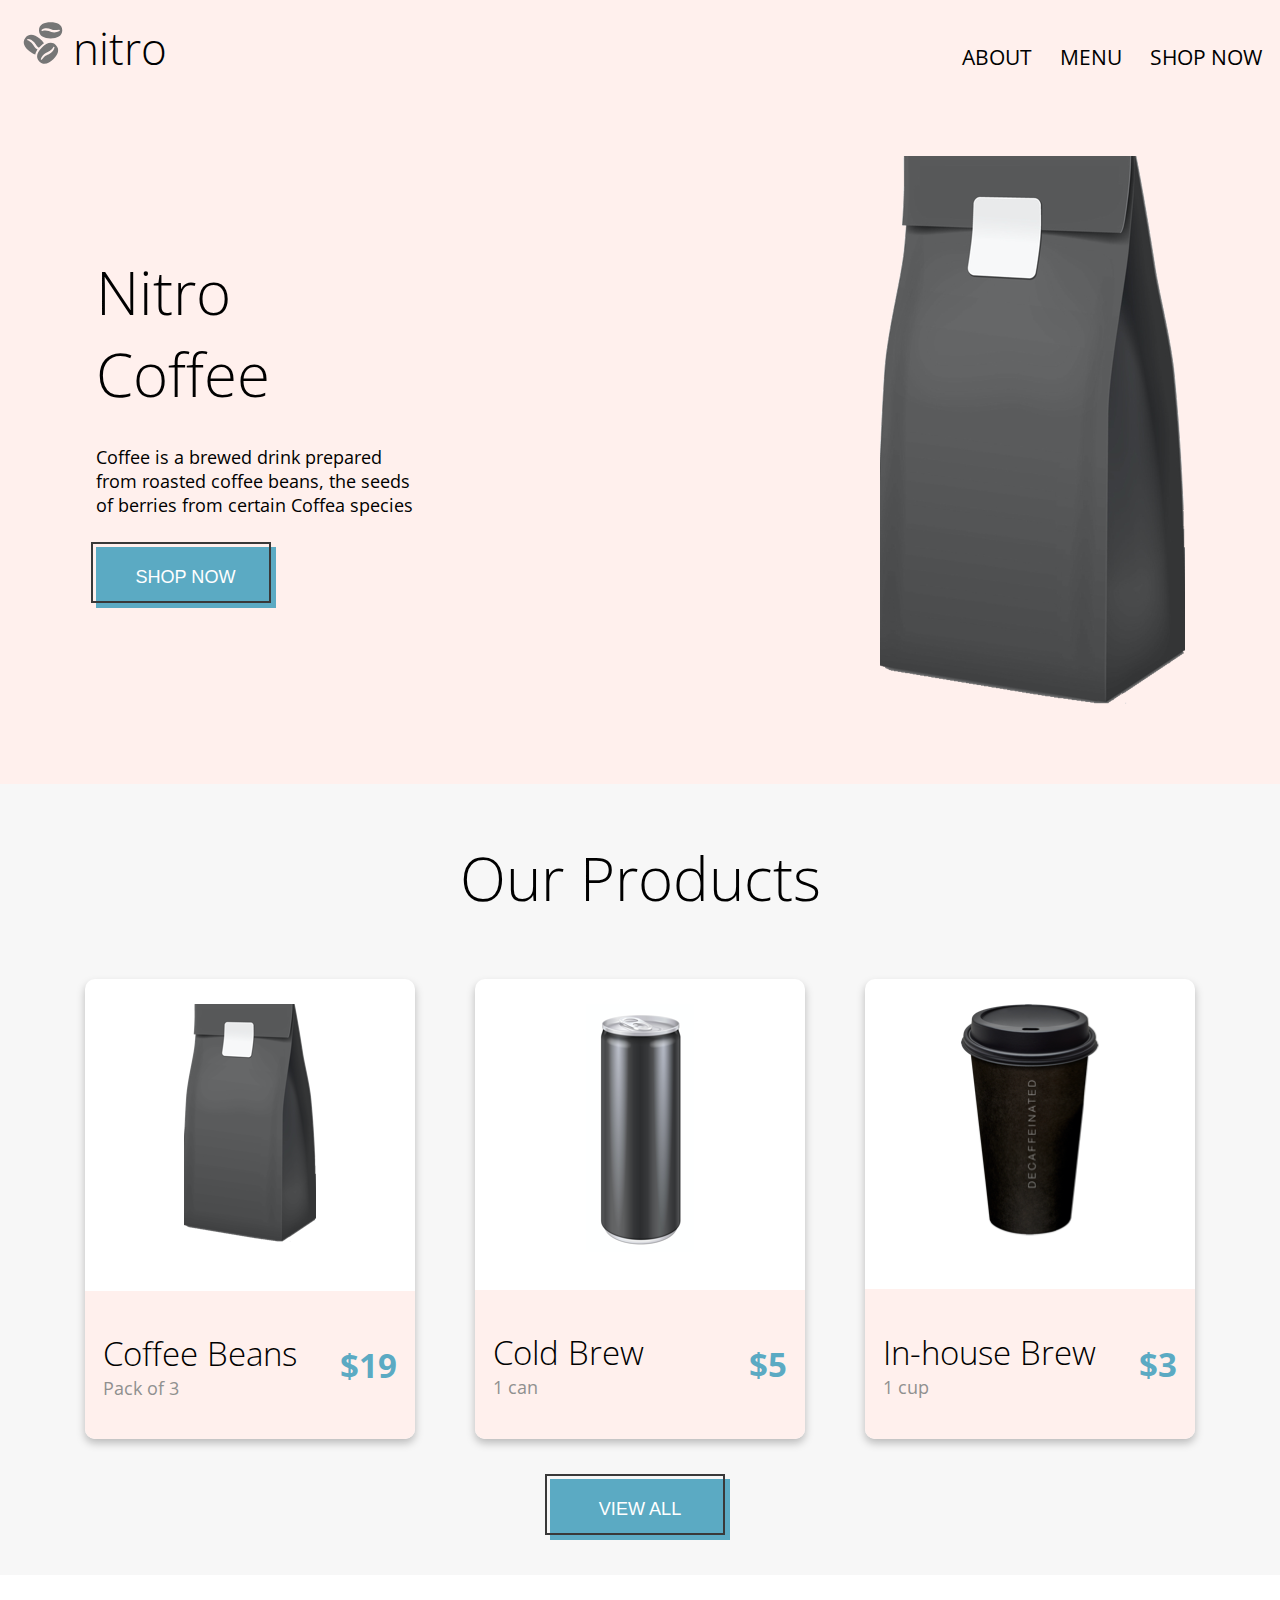
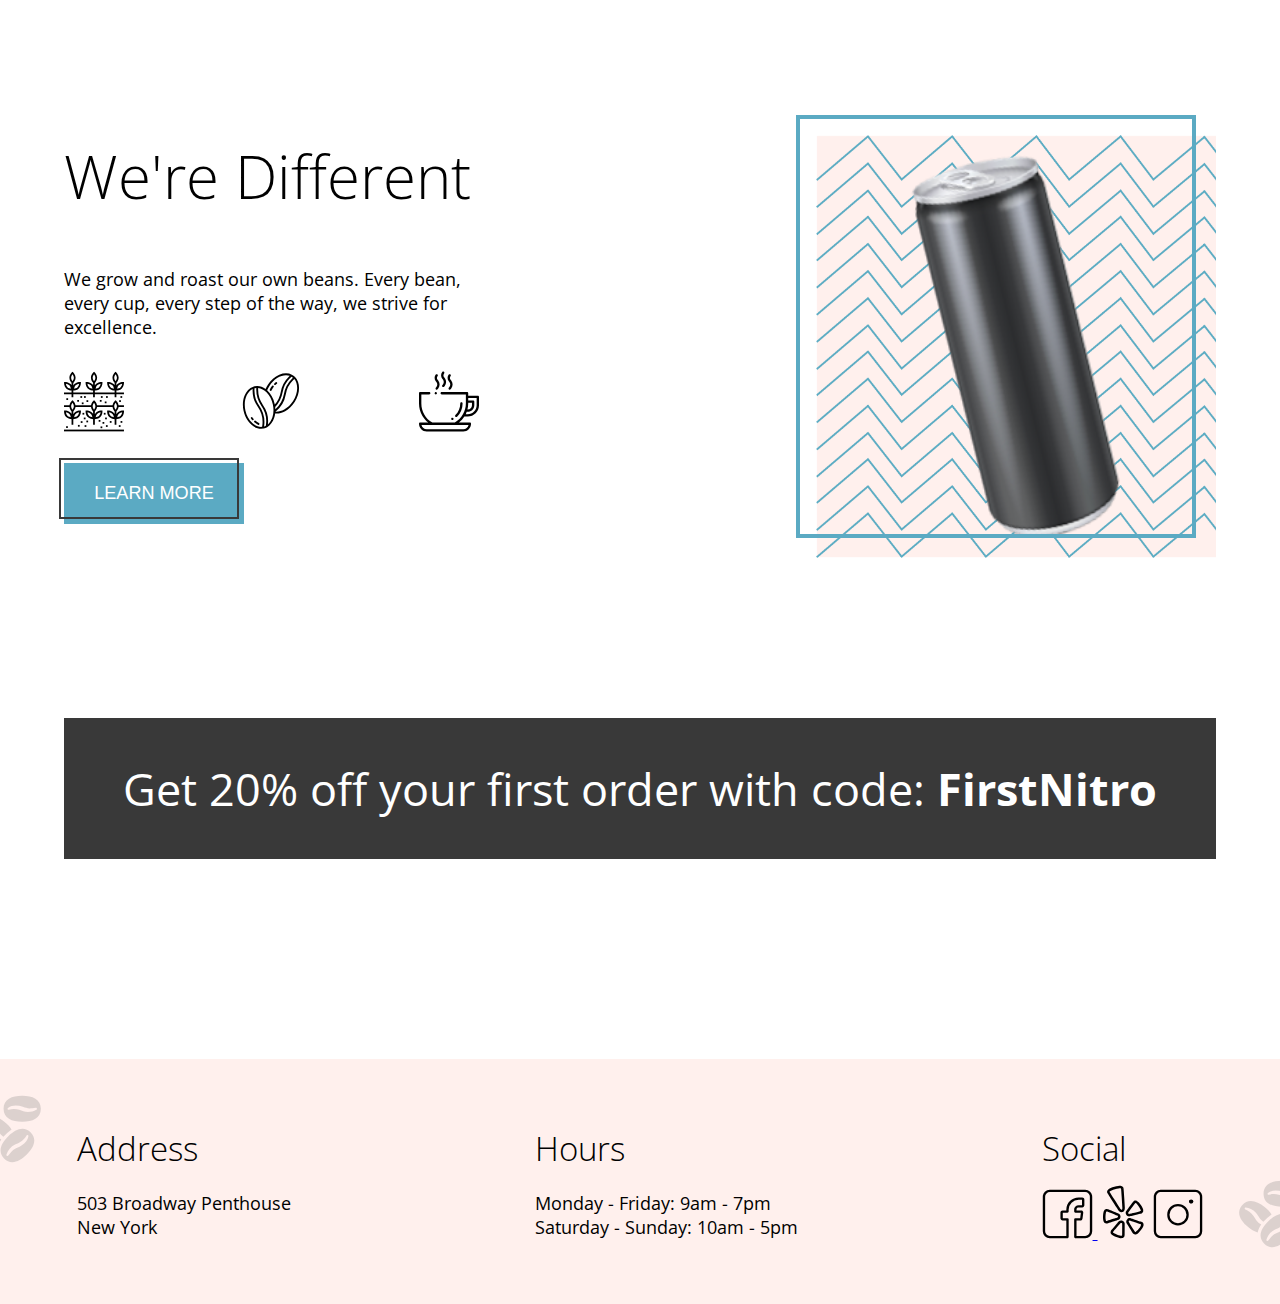
==== commit e3a58e7c: "Refactored Landing Page to incorporate SASS" ====
--- a/index.html
+++ b/index.html
@@ -150,8 +150,8 @@
 			<div class="company-info">
 				<h3>Hours</h3>
 				<span>
-					<p><span class="font-bold">Monday - Friday:</span> 9am - 7pm</p>
-					<p><span class="font-bold">Saturday - Sunday:</span> 10am - 5pm</p>
+					<p><span class="company-info--font-bold">Monday - Friday:</span> 9am - 7pm</p>
+					<p><span class="company-info--font-bold">Saturday - Sunday:</span> 10am - 5pm</p>
 				</span>
 			</div>
 			<!-- Social -->
--- a/css/landing.css
+++ b/css/landing.css
@@ -6,11 +6,11 @@
 
 /* Changes highlighted text background-color to Nitro Blue and font color to White */
 ::-moz-selection {
-  background-color: #5bacc3;
+  background-color: #5baac3;
   color: #fff;
 }
 ::selection {
-  background-color: #5bacc3;
+  background-color: #5baac3;
   color: #fff;
 }
 
@@ -20,8 +20,8 @@
 }
 
 body {
+  font-size: 1.13rem;
   font-family: "Open Sans";
-  font-size: 1.125rem;
   font-weight: 400;
 }
 
@@ -34,7 +34,7 @@
 
 /* H3 and Nav Heading */
 :is(h3, .nav__heading) {
-  font-size: 2.0625rem;
+  font-size: 2.06rem;
   font-weight: 300;
 }
 
@@ -85,6 +85,30 @@
 }
 
 /* -------------------------------------------------------------------------- */
+.discount__button, .products__button, .hero__button {
+  position: relative;
+  background-color: #5baac3;
+  min-width: 11.25rem;
+  max-width: 20%;
+  padding: 1.25rem;
+  font-size: 1.13rem;
+  text-transform: uppercase;
+  text-align: center;
+  cursor: pointer;
+  border: none;
+}
+
+.discount__button--border, .products__button--border, .hero__button--border {
+  position: absolute;
+  min-width: 11.25rem;
+  max-width: 20%;
+  height: 3.81rem;
+  padding: 1.25rem;
+  border: 0.13rem solid #393939;
+  bottom: 0.31rem;
+  right: 0.31rem;
+}
+
 /* Header, nav-hero and footer background color */
 :is(header, .hero, footer) {
   background-color: #fff0ed;
@@ -101,8 +125,12 @@
   padding-top: 3.75rem;
   padding-bottom: 5rem;
 }
-
-/* Hero Content */
+@media (min-width: 80rem) and (max-width: 89.94rem) {
+  .hero {
+    -moz-column-gap: 29rem;
+         column-gap: 29rem;
+  }
+}
 .hero__content {
   display: flex;
   flex-direction: column;
@@ -111,11 +139,30 @@
   height: 55vh;
   width: 30%;
 }
-
+@media (min-width: 80rem) and (max-width: 89.94rem) {
+  .hero__content {
+    width: 25%;
+    row-gap: 1.88rem;
+    justify-content: center;
+  }
+}
+@media (min-width: 90rem) and (max-width: 119.94rem) {
+  .hero__content {
+    width: 25%;
+    row-gap: 1.88rem;
+    justify-content: center;
+  }
+}
+@media (min-width: 120rem) {
+  .hero__content {
+    width: 20%;
+    row-gap: 1.88rem;
+    justify-content: center;
+  }
+}
 .hero__image {
-  margin-right: 100px;
-}
-
+  margin-right: 6.25rem;
+}
 /* Products */
 .products {
   display: flex;
@@ -124,16 +171,16 @@
   background-color: #f7f7f7;
   padding: 2.2222rem 0rem;
 }
-
 .products a {
   text-decoration: none;
 }
-
 .products > h2 {
   padding-top: 1.1111rem;
   margin-bottom: 3.75rem;
 }
-
+.products__button {
+  margin-top: 2.5rem;
+}
 .products-card-container {
   display: flex;
   flex-wrap: wrap;
@@ -169,10 +216,6 @@
 .products-card__images--margin-bot {
   margin-bottom: 0.31rem;
 }
-.products-card__images > img {
-  -o-object-fit: contain;
-     object-fit: contain;
-}
 .products-card__description-qty {
   display: flex;
   justify-content: space-between;
@@ -215,12 +258,37 @@
   width: 90%;
   margin: 10rem 0rem;
 }
+@media (min-width: 90rem) and (max-width: 119.94rem) {
+  :is(.discount-container, .discount-container__banner) {
+    width: 80%;
+  }
+}
+@media (min-width: 120rem) {
+  :is(.discount-container, .discount-container__banner) {
+    width: 61%;
+  }
+}
 .discount__content {
   display: flex;
   flex-direction: column;
   width: 40%;
   row-gap: 1.88rem;
   margin-right: auto;
+}
+@media (min-width: 80rem) and (max-width: 89.94rem) {
+  .discount__content {
+    width: 36%;
+  }
+}
+@media (min-width: 90rem) and (max-width: 119.94rem) {
+  .discount__content {
+    width: 40%;
+  }
+}
+@media (min-width: 120rem) {
+  .discount__content {
+    width: 39%;
+  }
 }
 .discount__content > h2 {
   margin-bottom: 1.25rem;
@@ -245,14 +313,24 @@
   max-width: 31.25rem;
   height: 47vh;
 }
+@media (min-width: 120rem) {
+  .discount__image {
+    height: 42vh;
+  }
+}
 .discount__image--border {
   position: absolute;
   min-width: 25rem;
   max-width: 31.25rem;
   height: 47vh;
-  border: 0.31rem solid #5bacc3;
+  border: 0.31rem solid #5baac3;
   top: -20px;
   right: 20px;
+}
+@media (min-width: 120rem) {
+  .discount__image--border {
+    height: 42vh;
+  }
 }
 .discount__banner {
   background-color: #393939;
@@ -262,45 +340,14 @@
   padding: 40px;
   font-size: 2.8125rem;
 }
-
 /* Font-weight - Bold modifier */
 .font-bold {
   font-weight: bold;
 }
 
-/* Buttons */
-:is(.hero__button, .products__button, .discount__button) {
-  position: relative;
-  background-color: #5baac3;
-  min-width: 11.25rem;
-  max-width: 20%;
-  padding: 1.25rem;
-  font-size: 1.13rem;
-  text-transform: uppercase;
-  text-align: center;
-  cursor: pointer;
-  border: none;
-}
-
 :is(.hero__button, .products__button, .discount__button) > a {
   text-decoration: none;
   color: #fff;
-}
-
-/* Products Button */
-.products__button {
-  margin-top: 2.5rem;
-}
-
-:is(.hero__button--border, .products__button--border, .discount__button--border) {
-  position: absolute;
-  min-width: 11.25rem;
-  max-width: 20%;
-  height: 3.81rem;
-  padding: 1.25rem;
-  border: 0.13rem solid #393939;
-  bottom: 0.31rem;
-  right: 0.31rem;
 }
 
 /* Company Info */
@@ -311,6 +358,20 @@
   height: 15.28rem;
   padding-top: 4.17rem;
   /*  Footer Image - Address */
+  /* Footer Image Properties */
+}
+@media (min-width: 80rem) and (max-width: 89.94rem) {
+  .footer {
+    -moz-column-gap: 7vw;
+         column-gap: 7vw;
+  }
+}
+@media (min-width: 120rem) {
+  .footer {
+    justify-content: center;
+    -moz-column-gap: 13vw;
+         column-gap: 13vw;
+  }
 }
 .footer__logo-image-address {
   top: 30px;
@@ -320,12 +381,10 @@
   bottom: 50px;
   right: -30px;
 }
-
-/* Footer Image Properties */
 :is(.footer__logo-image-address, .footer__logo-image-social) {
   position: absolute;
-  min-width: 80px;
-  max-width: 120px;
+  min-width: 5rem;
+  max-width: 7.5rem;
   opacity: 0.25;
 }
 
@@ -349,62 +408,4 @@
 :is(.discount__icons, .company-info) img {
   min-width: 3.13rem;
   max-width: 7.5rem;
-}
-
-/* Media Query for screens larger than 1280px */
-@media (min-width: 80rem) and (max-width: 89.94rem) {
-  .hero {
-    -moz-column-gap: 25rem;
-         column-gap: 25rem;
-  }
-  .hero__content {
-    justify-content: center;
-    width: 31%;
-    row-gap: 1.88rem;
-  }
-  .discount__content {
-    width: 36%;
-  }
-  .footer {
-    -moz-column-gap: 7vw;
-         column-gap: 7vw;
-  }
-}
-@media (min-width: 90rem) and (max-width: 119.94rem) {
-  .hero {
-    -moz-column-gap: 29rem;
-         column-gap: 29rem;
-  }
-  .hero__content {
-    width: 25%;
-    row-gap: 1.88rem;
-    justify-content: center;
-  }
-  :is(.discount-container, .discount__banner) {
-    width: 80%;
-  }
-  .discount__content {
-    width: 40%;
-  }
-}
-@media (min-width: 120rem) {
-  .hero__content {
-    width: 20%;
-    row-gap: 1.88rem;
-    justify-content: center;
-  }
-  :is(.discount-container, .discount__banner) {
-    width: 61%;
-  }
-  .discount__content {
-    width: 39%;
-  }
-  :is(.discount__image, .discount__image--border) {
-    height: 42vh;
-  }
-  .footer {
-    justify-content: center;
-    -moz-column-gap: 13vw;
-         column-gap: 13vw;
-  }
 }/*# sourceMappingURL=landing.css.map */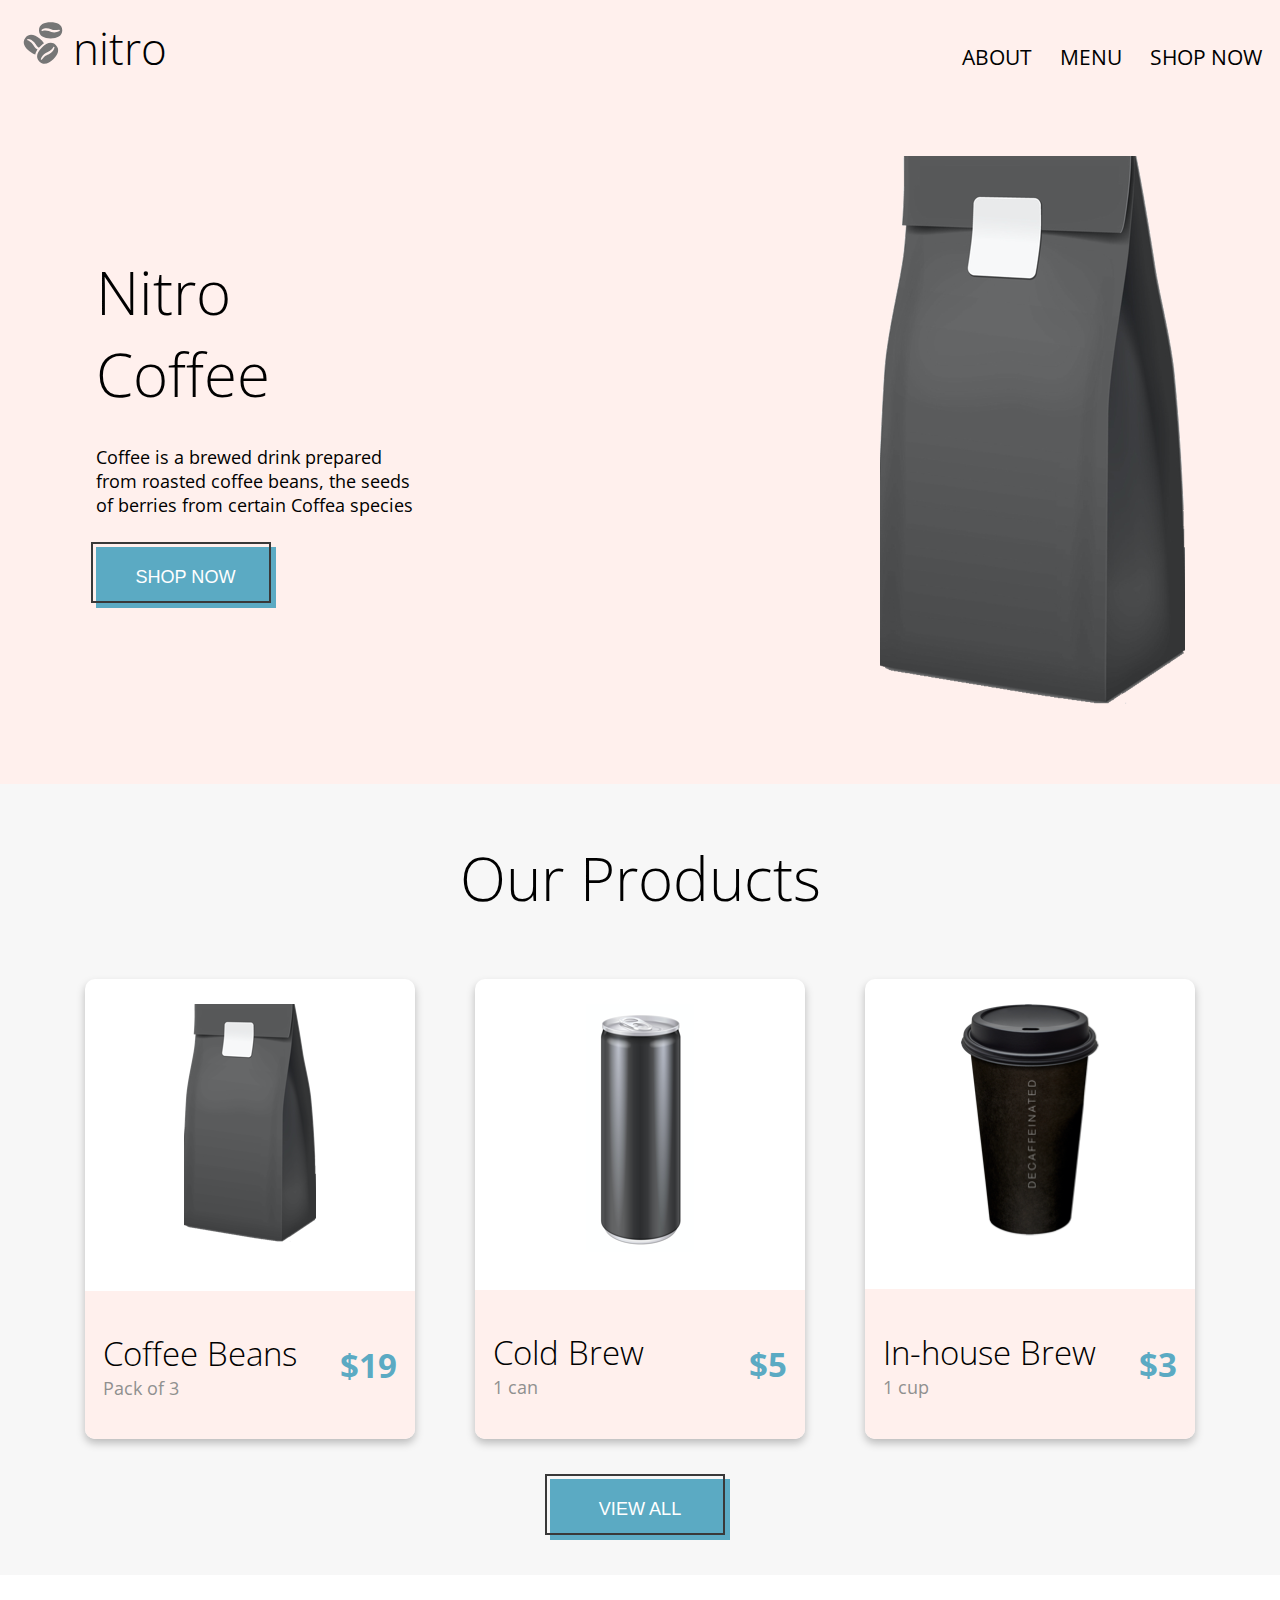
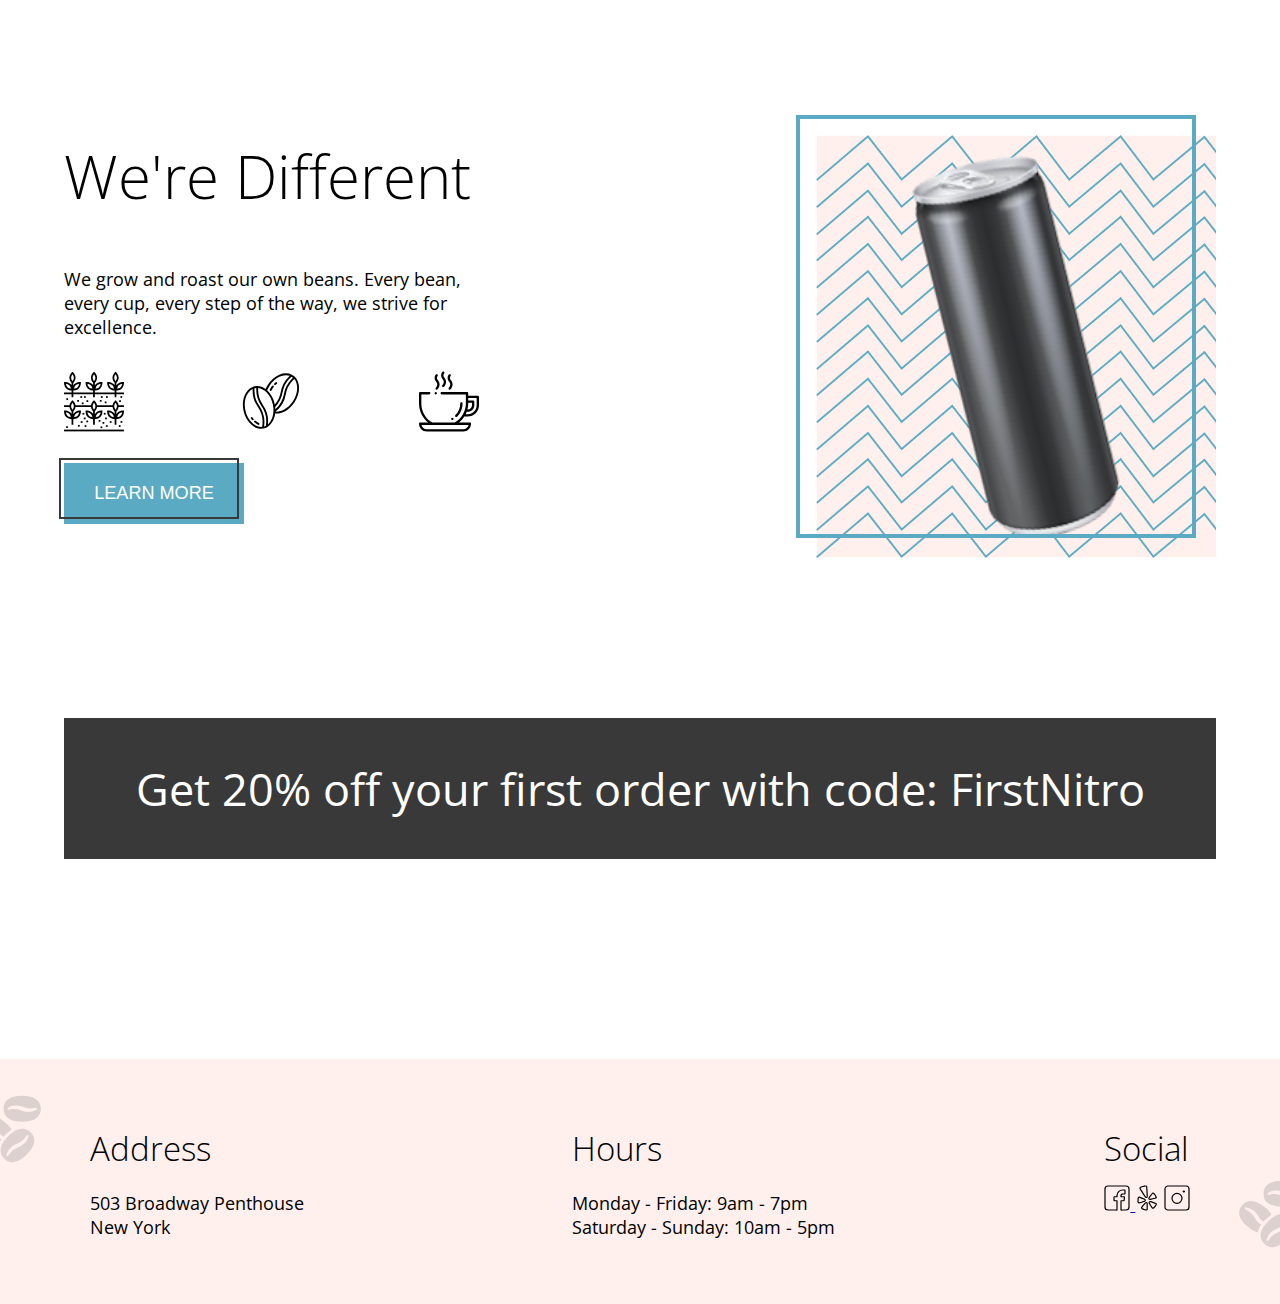
==== commit 75214e17: "Restructuring SASS to be 7-1 file structure" ====
--- a/index.html
+++ b/index.html
@@ -130,7 +130,7 @@
 					<!-- &#37; = % -->
 					<p>
 						Get 20&#37; off your first order with code:
-						<span class="font-bold">FirstNitro</span>
+						<span class="discount__banner--bold">FirstNitro</span>
 					</p>
 				</div>
 			</section>
@@ -150,8 +150,8 @@
 			<div class="company-info">
 				<h3>Hours</h3>
 				<span>
-					<p><span class="company-info--font-bold">Monday - Friday:</span> 9am - 7pm</p>
-					<p><span class="company-info--font-bold">Saturday - Sunday:</span> 10am - 5pm</p>
+					<p><span class="company-info--bold">Monday - Friday:</span> 9am - 7pm</p>
+					<p><span class="company-info--bold">Saturday - Sunday:</span> 10am - 5pm</p>
 				</span>
 			</div>
 			<!-- Social -->
--- a/css/landing.css
+++ b/css/landing.css
@@ -1,41 +1,5 @@
-* {
-  padding: 0px;
-  margin: 0px;
-  box-sizing: border-box;
-}
-
-/* Changes highlighted text background-color to Nitro Blue and font color to White */
-::-moz-selection {
-  background-color: #5baac3;
-  color: #fff;
-}
-::selection {
-  background-color: #5baac3;
-  color: #fff;
-}
-
-/* Creates smooth scrolling effect. */
-html {
-  scroll-behavior: smooth;
-}
-
-body {
-  font-size: 1.13rem;
-  font-family: "Open Sans";
-  font-weight: 400;
-}
-
-/* Headers Style for all pages */
-h1,
-h2 {
-  font-size: 3.75rem;
-  font-weight: 300;
-}
-
-/* H3 and Nav Heading */
-:is(h3, .nav__heading) {
-  font-size: 2.06rem;
-  font-weight: 300;
+.discount__banner--bold, .company-info--bold {
+  font-style: bold;
 }
 
 /* Nav and Sub Navigation */
@@ -84,7 +48,7 @@
   color: #5bacc3;
 }
 
-/* -------------------------------------------------------------------------- */
+/* --------------------------------------------------------------------- */
 .discount__button, .products__button, .hero__button {
   position: relative;
   background-color: #5baac3;
@@ -107,6 +71,11 @@
   border: 0.13rem solid #393939;
   bottom: 0.31rem;
   right: 0.31rem;
+}
+
+.company-info > img, .discount__icons > img {
+  min-width: 3.13rem;
+  max-width: 7.5rem;
 }
 
 /* Header, nav-hero and footer background color */
@@ -340,11 +309,6 @@
   padding: 40px;
   font-size: 2.8125rem;
 }
-/* Font-weight - Bold modifier */
-.font-bold {
-  font-weight: bold;
-}
-
 :is(.hero__button, .products__button, .discount__button) > a {
   text-decoration: none;
   color: #fff;
@@ -387,6 +351,9 @@
   max-width: 7.5rem;
   opacity: 0.25;
 }
+.footer address {
+  font-style: normal;
+}
 
 /* Company Info Card */
 .company-info {
@@ -397,15 +364,4 @@
 }
 .company-info__social {
   margin-top: -3px;
-}
-
-/* Changes font-style to normal while using <address> tag */
-address {
-  font-style: normal;
-}
-
-/* Social Media and Discount Images */
-:is(.discount__icons, .company-info) img {
-  min-width: 3.13rem;
-  max-width: 7.5rem;
 }/*# sourceMappingURL=landing.css.map */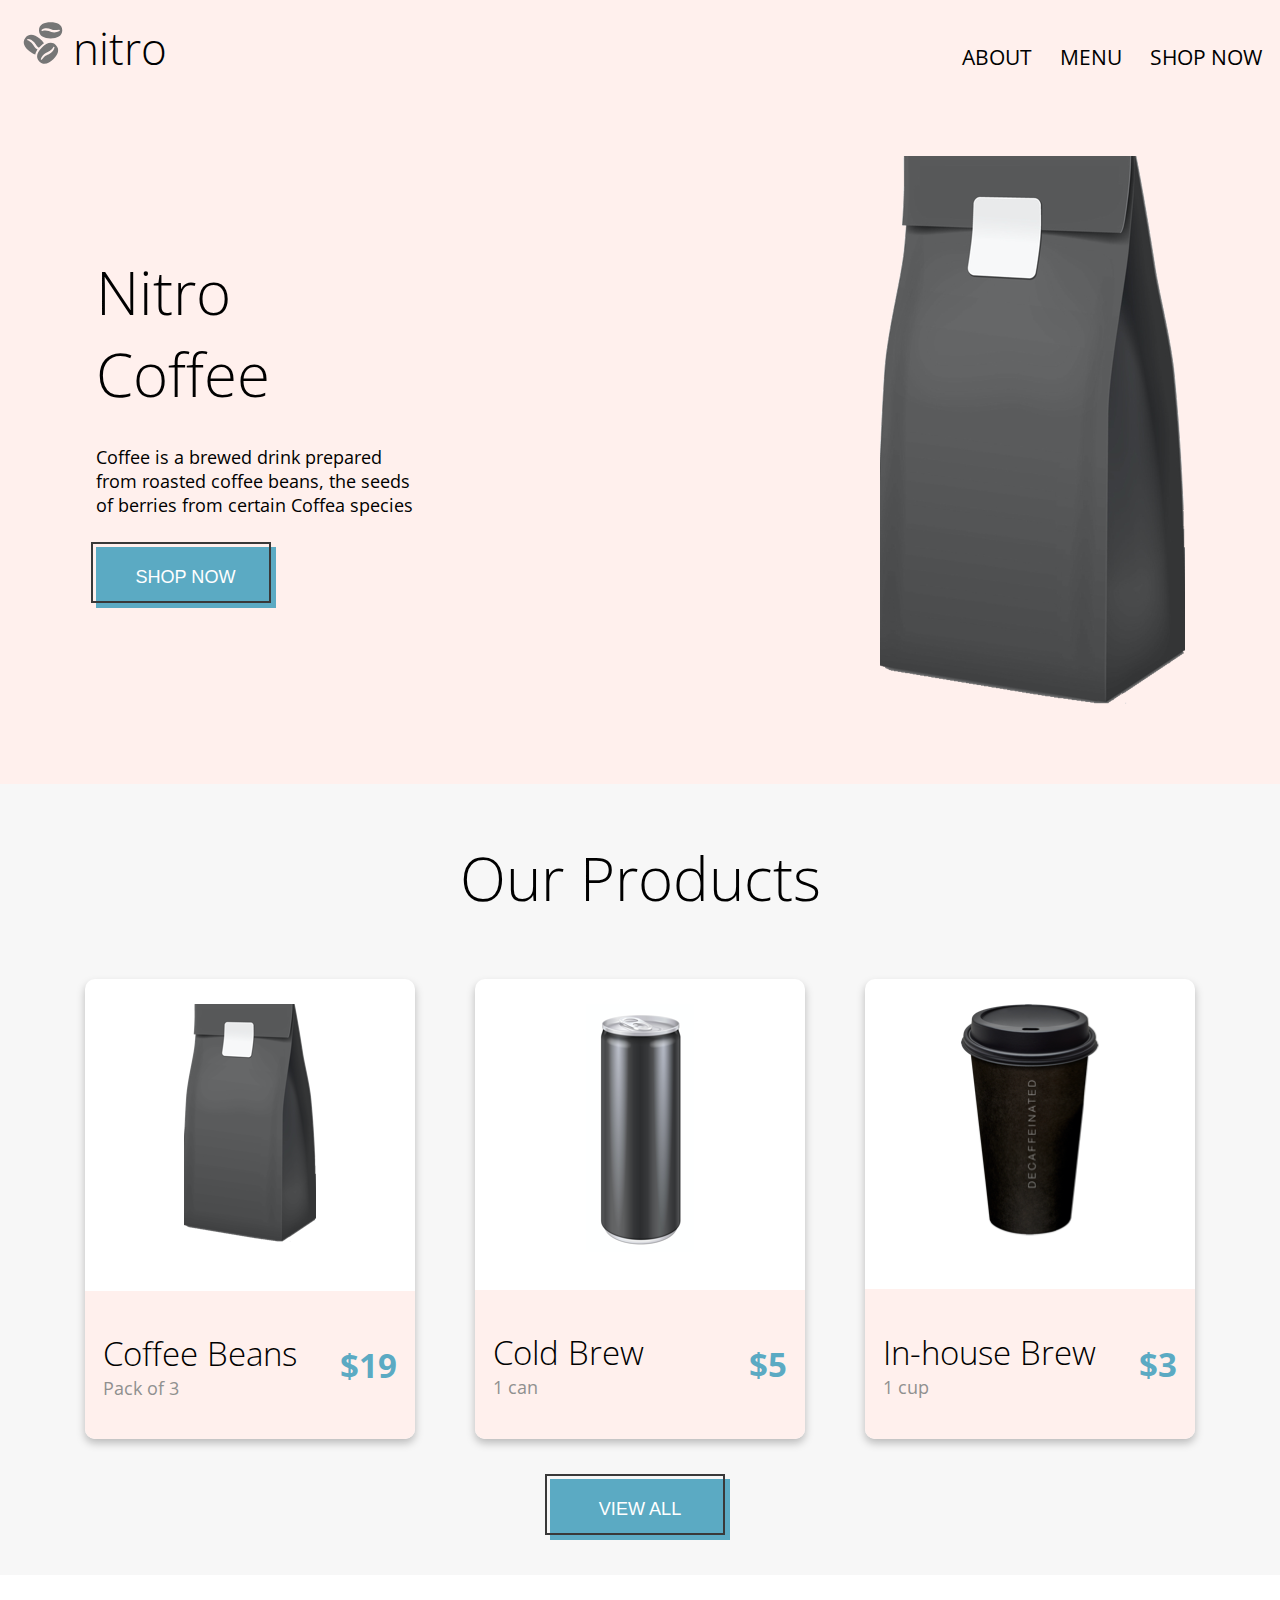
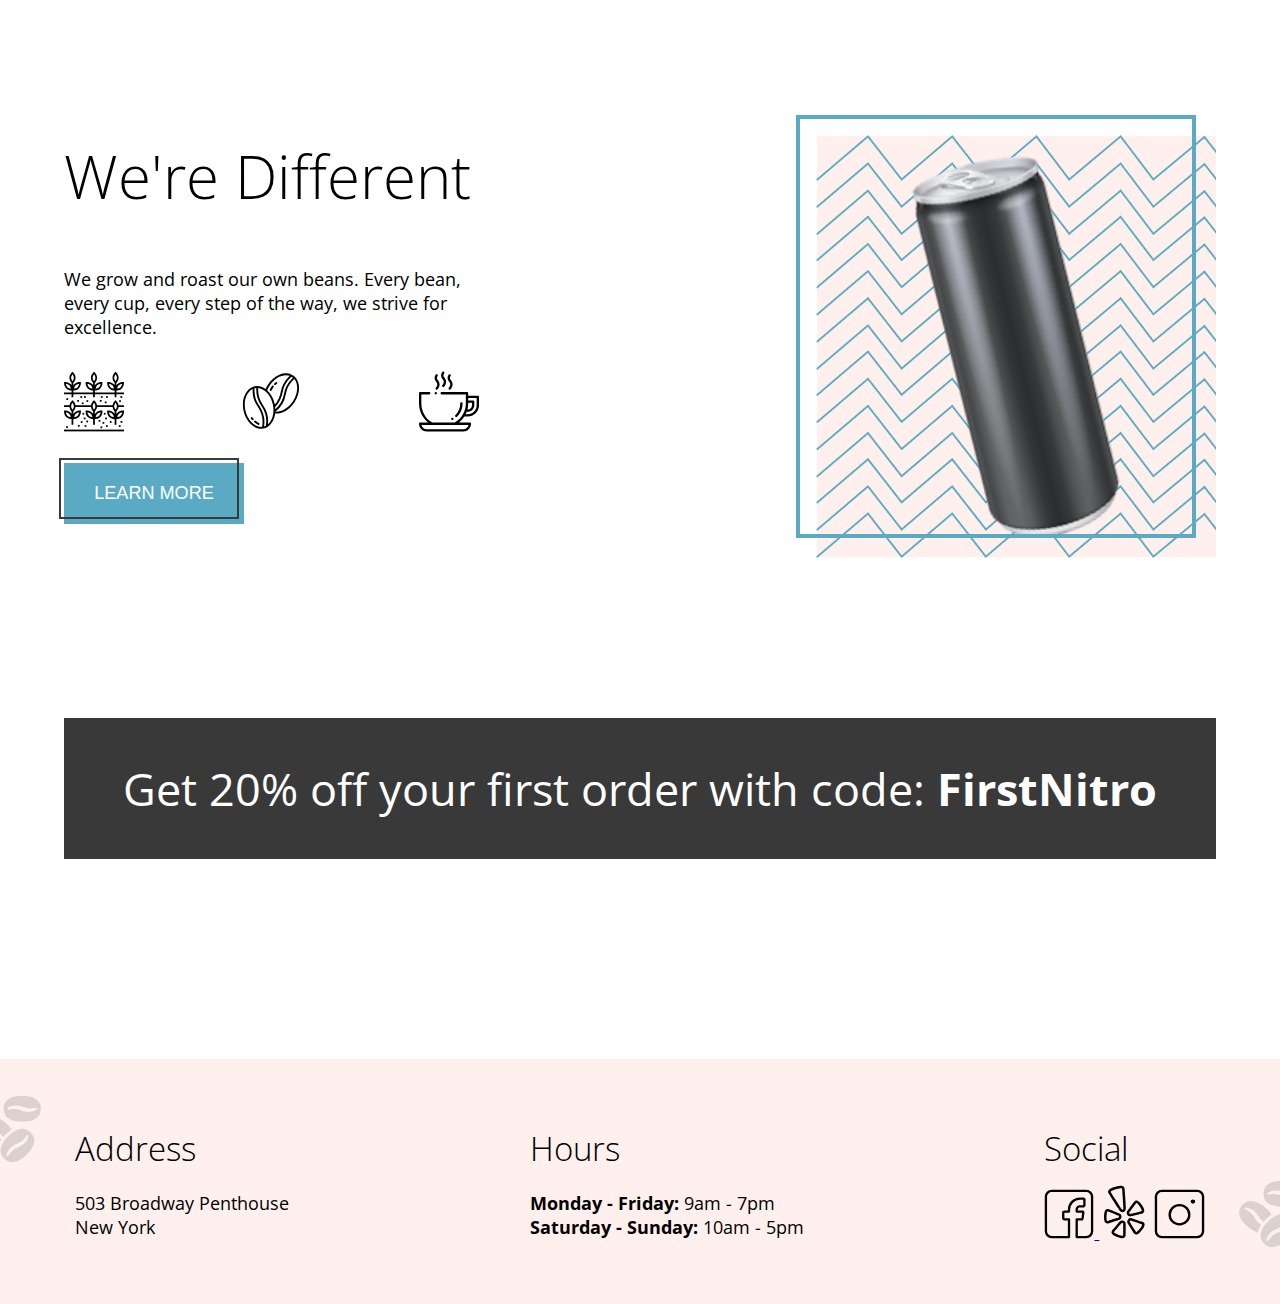
==== commit 7ecc5201: "Fixed Landing Page with Modularity" ====
--- a/index.html
+++ b/index.html
@@ -1,176 +1,213 @@
 <!DOCTYPE html>
 <html lang="en">
-	<head>
-		<meta charset="UTF-8" />
-		<meta name="viewport" content="width=device-width, initial-scale=1.0" />
-		<link href="https://fonts.googleapis.com/css2?family=Open+Sans:ital,wght@0,300;0,400;0,600;0,700;1,400&display=swap" rel="stylesheet" />
-		<link rel="stylesheet" type="text/css" href="./css/global.css" />
-		<link rel="stylesheet" type="text/css" href="./css/landing.css" />
-		<title>Coffee Shop - Home</title>
-	</head>
-	<body>
-		<header>
-			<!-- Main Navigation -->
-			<nav aria-label="primary" class="nav">
-				<div class="nav__logo">
-					<a href="./index.html">
-						<img src="./assets/logos/logo.svg" alt="coffe bean logo" />
-					</a>
-					<a href="./index.html"><h2>nitro</h2></a>
-				</div>
-				<ul class="nav__links">
-					<li>
-						<a href="./index.html">about</a>
-					</li>
-					<li><a href="../pages/menu.html">menu</a></li>
-					<li><a href="../pages/menu.html">shop now</a></li>
-				</ul>
-			</nav>
-		</header>
-		<main>
-			<!-- Hero Section -->
-			<section class="hero">
-				<!-- Hero Content -->
-				<div class="hero__content">
-					<h1>Nitro Coffee</h1>
-					<p>Coffee is a brewed drink prepared from roasted coffee beans, the seeds of berries from certain Coffea species</p>
-					<!-- Shop Now Button -->
-					<button class="hero__button">
-						<!-- Shop Now Border -->
-						<div class="hero__button--border"></div>
-						<a href="./pages/menu.html">Shop Now</a>
-					</button>
-				</div>
-				<!-- Hero Image -->
-				<img src="./assets/images/coffeebeans-hero.png" alt="coffee bag" />
-			</section>
-			<!-- Products Section -->
-			<section class="products">
-				<h2>Our Products</h2>
-				<div class="products-card-container">
-					<!-- Coffee Beans -->
-					<article class="products-card">
-						<div class="products-card__images">
-							<img src="./assets/images/beans.png" alt="coffee beans" />
-						</div>
-						<!-- Coffee Beans Description - Qty -->
-						<div class="products-card__description-qty">
-							<ul>
-								<li><h3>Coffee Beans</h3></li>
-								<li class="products-card__description-qty--grey">Pack of 3</li>
-							</ul>
-							<!-- &#36; = $ -->
-							<p class="products-card__price">&#36;19</p>
-						</div>
-					</article>
-					<!-- Cold Brew -->
-					<article class="products-card">
-						<div class="products-card__images products-card__images--margin-bot">
-							<img src="./assets/images/coldbrew.png" alt="cold brew" />
-						</div>
-						<!-- Cold Brew Description - Qty -->
-						<div class="products-card__description-qty">
-							<ul>
-								<li><h3>Cold Brew</h3></li>
-								<li class="products-card__description-qty--grey">1 can</li>
-							</ul>
-							<!-- &#36; = $ -->
-							<p class="products-card__price">&#36;5</p>
-						</div>
-					</article>
-					<!-- In-house brew -->
-					<article class="products-card">
-						<div class="products-card__images">
-							<img src="./assets/images/coffee_cup.png" alt="in-house brew" />
-						</div>
-						<!-- In-house Description - Qty -->
-						<div class="products-card__description-qty">
-							<ul>
-								<li><h3>In-house Brew</h3></li>
-								<li class="products-card__description-qty--grey">1 cup</li>
-							</ul>
-							<!-- &#36; = $ -->
-							<p class="products-card__price">&#36;3</p>
-						</div>
-					</article>
-				</div>
-				<!-- View All CTA -->
-				<button class="products__button">
-					<!-- View All Border -->
-					<div class="products__button--border"></div>
-					<a href="./pages/menu.html">View All</a>
-				</button>
-			</section>
-			<!-- Discount Section -->
-			<section class="discount">
-				<div class="discount-container">
-					<!-- Discount Content -->
-					<div class="discount__content">
-						<h2>We're Different</h2>
-						<p>We grow and roast our own beans. Every bean, every cup, every step of the way, we strive for excellence.</p>
-						<!-- Discount Icons -->
-						<div class="discount__icons">
-							<img src="./assets/images/planting.svg" alt="plant" />
-							<img src="./assets/images/coffee-beans.svg" alt="cocoa beans" />
-							<img src="./assets/images/coffee-cup.svg" alt="Mug" />
-						</div>
-						<button class="discount__button">
-							<!-- View All Border -->
-							<div class="discount__button--border"></div>
-							<a href="./pages/menu.html">Learn More</a>
-						</button>
-					</div>
-					<div class="discount__image">
-						<div class="discount__image--border"></div>
-						<img src="./assets/images/can.png" alt="Nitro Brew Can" />
-					</div>
-				</div>
-				<!-- Discount Banner -->
-				<div class="discount__banner">
-					<!-- &#37; = % -->
-					<p>
-						Get 20&#37; off your first order with code:
-						<span class="discount__banner--bold">FirstNitro</span>
-					</p>
-				</div>
-			</section>
-		</main>
-		<!-- Footer - Company Info -->
-		<footer class="footer">
-			<img class="footer__logo-image-address" src="./assets/logos/logo.svg" />
-			<!-- Address of Business-->
-			<address class="company-info">
-				<h3>Address</h3>
-				<span>
-					<p>503 Broadway Penthouse</p>
-					<p>New York</p>
-				</span>
-			</address>
-			<!-- Hours of Operation-->
-			<div class="company-info">
-				<h3>Hours</h3>
-				<span>
-					<p><span class="company-info--bold">Monday - Friday:</span> 9am - 7pm</p>
-					<p><span class="company-info--bold">Saturday - Sunday:</span> 10am - 5pm</p>
-				</span>
-			</div>
-			<!-- Social -->
-			<div class="company-info">
-				<h3>Social</h3>
-				<div class="company-info__social">
-					<!-- Facebook -->
-					<a href="https://www.facebook.com/">
-						<img class="company-info__social" src="./assets/logos/facebook.svg" alt="facebook" />
-					</a>
-					<!-- Yelp -->
-					<a href="https://www.yelp.com"> <img class="company-info__social" src="./assets/logos/yelp.svg" alt="yelp" /></a>
-					<!-- Instagram -->
-					<a href="https://www.instagram.com">
-						<img class="company-info__social" src="./assets/logos/instagram.svg" alt="instagram" />
-					</a>
-				</div>
-			</div>
-			<img class="footer__logo-image-social" src="./assets/logos/logo.svg" />
-		</footer>
-	</body>
+  <head>
+    <meta charset="UTF-8" />
+    <meta name="viewport" content="width=device-width, initial-scale=1.0" />
+    <link
+      href="https://fonts.googleapis.com/css2?family=Open+Sans:ital,wght@0,300;0,400;0,600;0,700;1,400&display=swap"
+      rel="stylesheet"
+    />
+    <link rel="stylesheet" type="text/css" href="./css/global.css" />
+    <link
+      rel="stylesheet"
+      type="text/css"
+      href="./css/partials/pages/landing.css"
+    />
+    <title>Coffee Shop - Home</title>
+  </head>
+  <body>
+    <header>
+      <!-- Main Navigation -->
+      <nav aria-label="primary" class="nav">
+        <div class="nav__logo">
+          <a href="./index.html">
+            <img src="./assets/logos/logo.svg" alt="coffe bean logo" />
+          </a>
+          <a href="./index.html"><h2>nitro</h2></a>
+        </div>
+        <ul class="nav__links">
+          <li>
+            <a href="./index.html">about</a>
+          </li>
+          <li><a href="../pages/menu.html">menu</a></li>
+          <li><a href="../pages/menu.html">shop now</a></li>
+        </ul>
+      </nav>
+    </header>
+    <main>
+      <!-- Hero Section -->
+      <section class="hero">
+        <!-- Hero Content -->
+        <div class="hero__content">
+          <h1>Nitro Coffee</h1>
+          <p>
+            Coffee is a brewed drink prepared from roasted coffee beans, the
+            seeds of berries from certain Coffea species
+          </p>
+          <!-- Shop Now Button -->
+          <button class="hero__button">
+            <!-- Shop Now Border -->
+            <a href="./pages/menu.html"
+              >Shop Now
+              <div class="hero__button--border"></div>
+            </a>
+          </button>
+        </div>
+        <!-- Hero Image -->
+        <img src="./assets/images/coffeebeans-hero.png" alt="coffee bag" />
+      </section>
+      <!-- Products Section -->
+      <section class="products">
+        <h2>Our Products</h2>
+        <div class="products-card-container">
+          <!-- Coffee Beans -->
+          <article class="products-card">
+            <div class="products-card__images">
+              <img src="./assets/images/beans.png" alt="coffee beans" />
+            </div>
+            <!-- Coffee Beans Description - Qty -->
+            <div class="products-card__description-qty">
+              <ul>
+                <li><h3>Coffee Beans</h3></li>
+                <li class="products-card__description-qty--grey">Pack of 3</li>
+              </ul>
+              <!-- &#36; = $ -->
+              <p class="products-card__price">&#36;19</p>
+            </div>
+          </article>
+          <!-- Cold Brew -->
+          <article class="products-card">
+            <div
+              class="products-card__images products-card__images--margin-bot"
+            >
+              <img src="./assets/images/coldbrew.png" alt="cold brew" />
+            </div>
+            <!-- Cold Brew Description - Qty -->
+            <div class="products-card__description-qty">
+              <ul>
+                <li><h3>Cold Brew</h3></li>
+                <li class="products-card__description-qty--grey">1 can</li>
+              </ul>
+              <!-- &#36; = $ -->
+              <p class="products-card__price">&#36;5</p>
+            </div>
+          </article>
+          <!-- In-house brew -->
+          <article class="products-card">
+            <div class="products-card__images">
+              <img src="./assets/images/coffee_cup.png" alt="in-house brew" />
+            </div>
+            <!-- In-house Description - Qty -->
+            <div class="products-card__description-qty">
+              <ul>
+                <li><h3>In-house Brew</h3></li>
+                <li class="products-card__description-qty--grey">1 cup</li>
+              </ul>
+              <!-- &#36; = $ -->
+              <p class="products-card__price">&#36;3</p>
+            </div>
+          </article>
+        </div>
+        <!-- View All CTA -->
+        <button class="products__button">
+          <!-- View All Border -->
+          <a href="./pages/menu.html"
+            >View All
+            <div class="products__button--border"></div>
+          </a>
+        </button>
+      </section>
+      <!-- Discount Section -->
+      <section class="discount">
+        <div class="discount-container">
+          <!-- Discount Content -->
+          <div class="discount__content">
+            <h2>We're Different</h2>
+            <p>
+              We grow and roast our own beans. Every bean, every cup, every step
+              of the way, we strive for excellence.
+            </p>
+            <!-- Discount Icons -->
+            <div class="discount__icons">
+              <img src="./assets/images/planting.svg" alt="plant" />
+              <img src="./assets/images/coffee-beans.svg" alt="cocoa beans" />
+              <img src="./assets/images/coffee-cup.svg" alt="Mug" />
+            </div>
+            <button class="discount__button">
+              <!-- View All Border -->
+              <div class="discount__button--border"></div>
+              <a href="./pages/menu.html">Learn More</a>
+            </button>
+          </div>
+          <div class="discount__image">
+            <div class="discount__image--border"></div>
+            <img src="./assets/images/can.png" alt="Nitro Brew Can" />
+          </div>
+        </div>
+        <!-- Discount Banner -->
+        <div class="discount__banner">
+          <!-- &#37; = % -->
+          <p>
+            Get 20&#37; off your first order with code:
+            <span class="discount__banner--bold">FirstNitro</span>
+          </p>
+        </div>
+      </section>
+    </main>
+    <!-- Footer - Company Info -->
+    <footer class="footer">
+      <img class="footer__logo-image-address" src="./assets/logos/logo.svg" />
+      <!-- Address of Business-->
+      <address class="company-info">
+        <h3>Address</h3>
+        <span>
+          <p>503 Broadway Penthouse</p>
+          <p>New York</p>
+        </span>
+      </address>
+      <!-- Hours of Operation-->
+      <div class="company-info">
+        <h3>Hours</h3>
+        <span>
+          <p>
+            <span class="company-info--bold">Monday - Friday:</span> 9am - 7pm
+          </p>
+          <p>
+            <span class="company-info--bold">Saturday - Sunday:</span> 10am -
+            5pm
+          </p>
+        </span>
+      </div>
+      <!-- Social -->
+      <div class="company-info">
+        <h3>Social</h3>
+        <div class="company-info__social">
+          <!-- Facebook -->
+          <a href="https://www.facebook.com/">
+            <img
+              class="company-info__social"
+              src="./assets/logos/facebook.svg"
+              alt="facebook"
+            />
+          </a>
+          <!-- Yelp -->
+          <a href="https://www.yelp.com">
+            <img
+              class="company-info__social"
+              src="./assets/logos/yelp.svg"
+              alt="yelp"
+          /></a>
+          <!-- Instagram -->
+          <a href="https://www.instagram.com">
+            <img
+              class="company-info__social"
+              src="./assets/logos/instagram.svg"
+              alt="instagram"
+            />
+          </a>
+        </div>
+      </div>
+      <img class="footer__logo-image-social" src="./assets/logos/logo.svg" />
+    </footer>
+  </body>
 </html>
--- a/css/partials/pages/landing.css
+++ b/css/partials/pages/landing.css
@@ -0,0 +1,420 @@
+* {
+  padding: 0px;
+  margin: 0px;
+  box-sizing: border-box;
+}
+
+/* Changes highlighted text background-color to Nitro Blue and font color to White */
+::-moz-selection {
+  background-color: #5baac3;
+  color: #fff;
+}
+::selection {
+  background-color: #5baac3;
+  color: #fff;
+}
+
+/* Creates smooth scrolling effect. */
+html {
+  scroll-behavior: smooth;
+}
+
+body {
+  font-size: 1.13rem;
+  font-family: "Open Sans";
+  font-weight: 400;
+  overflow-x: hidden;
+}
+
+/* Headers Style for all pages */
+h1,
+h2 {
+  font-size: 3.75rem;
+  font-weight: 300;
+}
+
+/* H3 and Nav Heading */
+:is(h3, .nav__heading) {
+  font-size: 2.06rem;
+  font-weight: 300;
+}
+
+.discount__button, .products__button, .hero__button {
+  position: relative;
+  background-color: #5baac3;
+  min-width: 11.25rem;
+  max-width: 20%;
+  padding: 1.25rem;
+  font-size: 1.13rem;
+  text-transform: uppercase;
+  text-align: center;
+  cursor: pointer;
+  border: none;
+  text-decoration: none;
+  color: #fff;
+}
+
+.discount__button--border, .products__button--border, .hero__button--border {
+  position: absolute;
+  min-width: 11.25rem;
+  max-width: 20%;
+  height: 3.81rem;
+  padding: 1.25rem;
+  border: 0.13rem solid #393939;
+  bottom: 0.31rem;
+  right: 0.31rem;
+}
+
+.hero__button a {
+  text-decoration: none;
+  color: #fff;
+}
+.products__button {
+  margin-top: 40px;
+}
+.products__button a {
+  text-decoration: none;
+  color: #fff;
+}
+.discount__button a {
+  text-decoration: none;
+  color: #fff;
+}
+.products-card {
+  display: flex;
+  flex-direction: column;
+  justify-content: space-evenly;
+  align-items: center;
+  background: #fff;
+  min-width: 20.63rem;
+  max-width: 21.88rem;
+  min-height: 27.5rem;
+  max-height: 28.75rem;
+  border-radius: 0.63rem;
+  box-shadow: 0 0.2778rem 0.5rem -0.0556rem rgba(0, 0, 0, 0.25);
+  /* Product Images */
+  /* Adjusts height differential in middle card */
+  /* Price and Description Qty  */
+  /* Qty Modifier */
+  /* Product Cards - Pricing */
+}
+.products-card__images {
+  min-height: 15rem;
+  max-height: 34.38rem;
+  margin-bottom: 1.25rem;
+  padding-top: 1.56rem;
+}
+.products-card__images--margin-bot {
+  margin-bottom: 0.31rem;
+}
+.products-card__description-qty {
+  display: flex;
+  justify-content: space-between;
+  align-items: center;
+  background-color: #fff0ed;
+  width: 100%;
+  height: 9.38rem;
+  border-bottom-right-radius: 0.63rem;
+  border-bottom-left-radius: 0.63rem;
+  margin-top: 1.88rem;
+  padding: 1.25rem 1.11rem;
+}
+.products-card__description-qty > ul {
+  list-style: none;
+}
+.products-card__description-qty--grey {
+  color: #909090;
+}
+.products-card__price {
+  font-size: 2.0625rem;
+  font-weight: 700;
+  color: #5baac3;
+}
+
+.hero {
+  display: flex;
+  justify-content: center;
+  align-items: center;
+  flex-wrap: wrap;
+  -moz-column-gap: 18.75rem;
+       column-gap: 18.75rem;
+  padding-top: 3.75rem;
+  padding-bottom: 5rem;
+  background-color: #fff0ed;
+}
+@media (min-width: 80rem) and (max-width: 89.94rem) {
+  .hero {
+    -moz-column-gap: 29rem;
+         column-gap: 29rem;
+  }
+}
+.hero__content {
+  display: flex;
+  flex-direction: column;
+  justify-content: space-evenly;
+  align-items: flex-start;
+  height: 55vh;
+  width: 30%;
+}
+@media (min-width: 80rem) and (max-width: 89.94rem) {
+  .hero__content {
+    width: 25%;
+    row-gap: 1.88rem;
+    justify-content: center;
+  }
+}
+@media (min-width: 90rem) and (max-width: 119.94rem) {
+  .hero__content {
+    width: 25%;
+    row-gap: 1.88rem;
+    justify-content: center;
+  }
+}
+@media (min-width: 120rem) {
+  .hero__content {
+    width: 20%;
+    row-gap: 1.88rem;
+    justify-content: center;
+  }
+}
+.hero__image {
+  margin-right: 6.25rem;
+}
+
+.products-card-container {
+  display: flex;
+  flex-wrap: wrap;
+  position: relative;
+  gap: 3.75rem;
+}
+
+.products {
+  display: flex;
+  flex-direction: column;
+  align-items: center;
+  background-color: #f7f7f7;
+  padding: 2.2222rem 0rem;
+}
+.products a {
+  text-decoration: none;
+}
+.products > h2 {
+  padding-top: 1.1111rem;
+  margin-bottom: 3.75rem;
+}
+
+/* Discount */
+.discount {
+  display: flex;
+  flex-direction: column;
+  align-items: center;
+  padding-bottom: 12.5rem;
+  /* Discount Content */
+  /* Discount - Icons Container */
+  /* Aligns all elements to icons since icons have width */
+  /* Discount Image Container */
+  /* Discount Banner */
+}
+.discount-container {
+  display: flex;
+  justify-content: space-between;
+  width: 90%;
+  margin: 10rem 0rem;
+}
+@media (min-width: 90rem) and (max-width: 119.94rem) {
+  :is(.discount-container, .discount-container__banner) {
+    width: 80%;
+  }
+}
+@media (min-width: 120rem) {
+  :is(.discount-container, .discount-container__banner) {
+    width: 61%;
+  }
+}
+.discount__content {
+  display: flex;
+  flex-direction: column;
+  width: 40%;
+  row-gap: 1.88rem;
+  margin-right: auto;
+}
+@media (min-width: 80rem) and (max-width: 89.94rem) {
+  .discount__content {
+    width: 36%;
+  }
+}
+@media (min-width: 90rem) and (max-width: 119.94rem) {
+  .discount__content {
+    width: 40%;
+  }
+}
+@media (min-width: 120rem) {
+  .discount__content {
+    width: 39%;
+  }
+}
+.discount__content > h2 {
+  margin-bottom: 1.25rem;
+}
+.discount__icons {
+  display: flex;
+  justify-content: space-between;
+  height: 7vh;
+}
+.discount__icons > img {
+  min-width: 3.13rem;
+  max-width: 7.5rem;
+}
+.discount__content :not(.discount__icons, .discount__button) {
+  padding-left: 3.75rem;
+  margin-left: -60px;
+}
+.discount__image {
+  display: flex;
+  justify-content: center;
+  position: relative;
+  background-image: url("../../../../assets/images/discount_bg.png");
+  background-size: cover;
+  padding: 1.25rem;
+  min-width: 25rem;
+  max-width: 31.25rem;
+  height: 47vh;
+}
+@media (min-width: 120rem) {
+  .discount__image {
+    height: 42vh;
+  }
+}
+.discount__image--border {
+  position: absolute;
+  min-width: 25rem;
+  max-width: 31.25rem;
+  height: 47vh;
+  border: 0.31rem solid #5baac3;
+  top: -20px;
+  right: 20px;
+}
+@media (min-width: 120rem) {
+  .discount__image--border {
+    height: 42vh;
+  }
+}
+.discount__banner {
+  background-color: #393939;
+  width: 90%;
+  color: #fff;
+  text-align: center;
+  padding: 40px;
+  font-size: 2.8125rem;
+}
+.discount__banner--bold {
+  font-weight: 700;
+}
+
+/* Nav and Sub Navigation */
+.nav__links > li > a,
+.nav__sub-nav > ul > li > a {
+  font-size: 1.3125rem;
+  font-weight: 400;
+}
+
+/* ---------------------------------------------------------------------- */
+/* Main Navigation */
+.nav {
+  display: flex;
+  justify-content: space-between;
+  align-items: flex-end;
+  padding: 1.1111rem;
+  background-color: #fff0ed;
+}
+
+.nav__logo > a > h2 {
+  font-size: 2.75rem;
+}
+
+.nav__logo {
+  display: flex;
+  -moz-column-gap: 0.32rem;
+       column-gap: 0.32rem;
+}
+
+/* Removes Link underline and changes link colours to black */
+:is(.nav__logo, .nav__links) a {
+  text-decoration: none;
+  color: #000;
+}
+
+.nav__links {
+  display: flex;
+  justify-content: space-between;
+  width: 18.75rem;
+  list-style: none;
+  text-transform: uppercase;
+  margin-bottom: 0.44rem;
+}
+
+/* Nav and Sub Nav Hover State */
+:is(.nav__links, .nav__sub-nav) a:hover {
+  color: #5baac3;
+}
+
+/* --------------------------------------------------------------------- */
+.footer {
+  display: flex;
+  justify-content: space-around;
+  position: relative;
+  height: 15.28rem;
+  padding-top: 4.17rem;
+  background-color: #fff0ed;
+  /*  Footer Image - Address */
+  /* Footer Image Properties */
+}
+@media (min-width: 80rem) and (max-width: 89.94rem) {
+  .footer {
+    -moz-column-gap: 7vw;
+         column-gap: 7vw;
+  }
+}
+@media (min-width: 120rem) {
+  .footer {
+    justify-content: center;
+    -moz-column-gap: 13vw;
+         column-gap: 13vw;
+  }
+}
+.footer__logo-image-address {
+  top: 30px;
+  left: -30px;
+}
+.footer__logo-image-social {
+  bottom: 50px;
+  right: -30px;
+  overflow: hidden;
+}
+:is(.footer__logo-image-address, .footer__logo-image-social) {
+  position: absolute;
+  min-width: 5rem;
+  max-width: 7.5rem;
+  opacity: 0.25;
+}
+.footer address.company-info {
+  font-style: normal;
+}
+
+/* Company Info Card */
+.company-info {
+  display: flex;
+  flex-direction: column;
+  row-gap: 20px;
+  /* Social Media Images */
+}
+.company-info__social {
+  margin-top: -3px;
+}
+.company-info__social img {
+  min-width: 3.13rem;
+  max-width: 7.5rem;
+}
+.company-info--bold {
+  font-weight: 700;
+}/*# sourceMappingURL=landing.css.map */